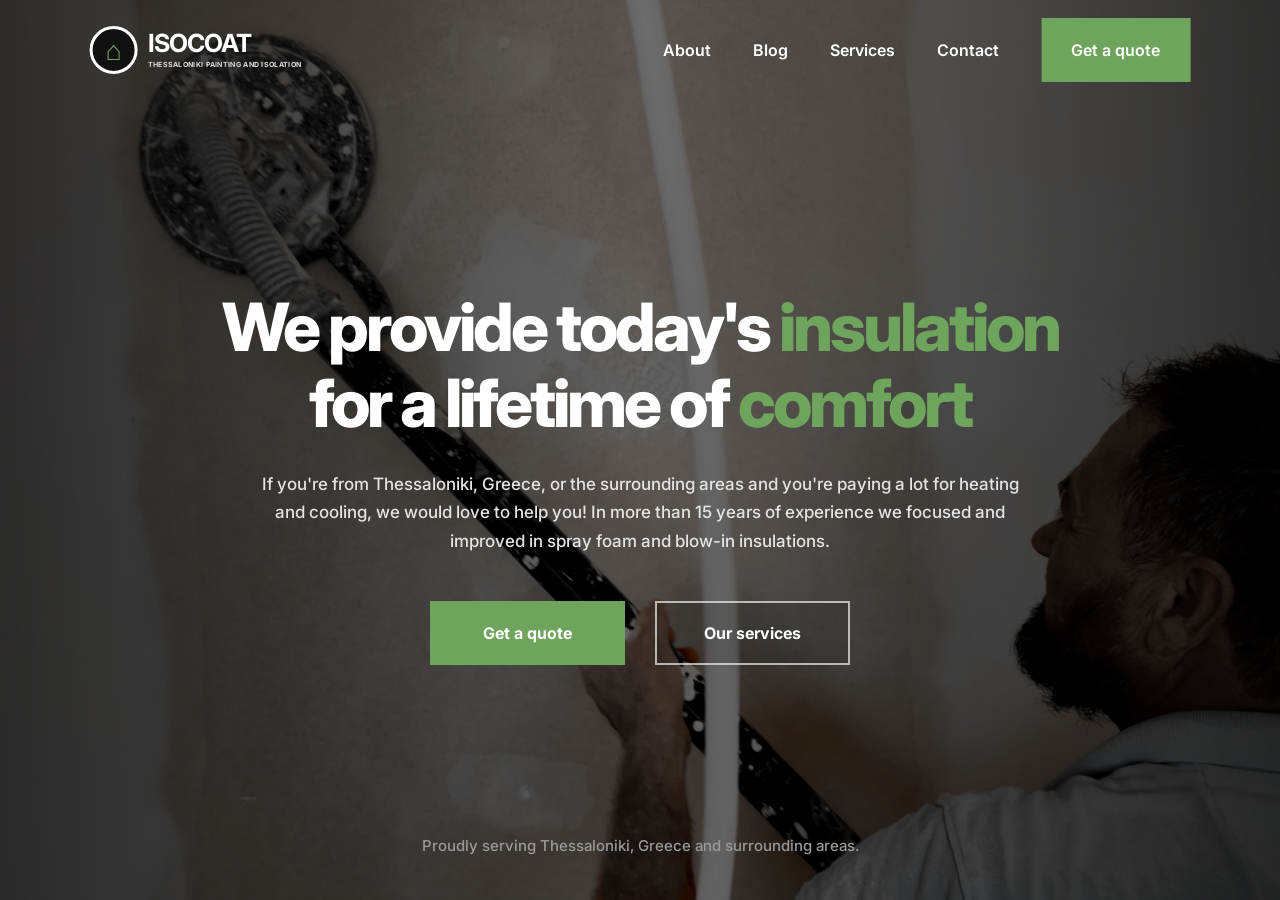
==== index.html @ 5e680709 "first commit" ====
<!DOCTYPE html>
<html lang="en">
<head>
    <meta charset="UTF-8">
    <meta name="viewport" content="width=device-width, initial-scale=1.0">

    <title>Painting | Insulation</title>

    <link rel="preconnect" href="https://fonts.googleapis.com">
    <link rel="preconnect" href="https://fonts.gstatic.com" crossorigin>
    <link href="https://fonts.googleapis.com/css2?family=Inter:wght@400;500;600;700;800&display=swap" rel="stylesheet">

    <link rel="stylesheet" href="style.css">
</head>

<body>

    <header class="navbar">
        <a href="#" class="logo">
            <div class="logo-icon">⌂</div>

            <div class="logo-text">
                <strong>ISOCOAT</strong>
                <span>THESSALONIKI PAINTING AND ISOLATION</span>
            </div>
        </a>

        <nav class="nav-links">
            <a href="#">About</a>
            <a href="#">Blog</a>
            <a href="#">Services</a>
            <a href="#">Contact</a>
            <a href="#" class="nav-quote">Get a quote</a>
        </nav>

        <button class="menu-button" id="menuButton">
            <span></span>
            <span></span>
            <span></span>
        </button>
    </header>

    <main class="hero">

        <div class="hero-overlay"></div>

        <div class="hero-content">

            <h1>
                We provide today's
                <span>insulation</span> for a
                lifetime of <span>comfort</span>
            </h1>

            <p>
                If you're from Thessaloniki, Greece, or the surrounding areas and you're paying a lot for
                heating and cooling, we would love to help you! In more than 15 years of experience
                we focused and improved in spray foam and blow-in insulations.
            </p>

            <div class="hero-buttons">
                <a href="#" class="button primary">Get a quote</a>
                <a href="#" class="button secondary">Our services</a>
            </div>

        </div>

        <div class="hero-bottom">
            Proudly serving Thessaloniki, Greece and surrounding areas.
        </div>

    </main>

    <script src="script.js"></script>

</body>
</html>
---- style.css ----
* {
    margin: 0;
    padding: 0;
    box-sizing: border-box;
}

:root {
    --green: #6fa45d;
    --green-dark: #5b914d;
    --white: #ffffff;
}

html,
body {
    width: 100%;
    min-height: 100%;
    font-family: "Inter", sans-serif;
}

body {
    background: #080908;
    color: var(--white);
}

a {
    color: inherit;
    text-decoration: none;
}

.navbar {
    position: absolute;
    top: 0;
    left: 50%;
    transform: translateX(-50%);
    width: min(86%, 1320px);

    height: 100px;

    display: flex;
    align-items: center;
    justify-content: space-between;

    z-index: 10;
}

.logo {
    display: flex;
    align-items: center;
    gap: 10px;
}

.logo-icon {
    width: 48px;
    height: 48px;

    display: grid;
    place-items: center;

    border: 3px solid white;
    border-radius: 50%;

    background: #111;
    color: var(--green);

    font-size: 27px;
    font-weight: 800;
}

.logo-text {
    display: flex;
    flex-direction: column;
}

.logo-text strong {
    font-size: 25px;
    line-height: 1;
    letter-spacing: -1px;
}

.logo-text strong::first-letter {
    color: white;
}

.logo-text span {
    margin-top: 4px;

    font-size: 7px;
    font-weight: 700;
    letter-spacing: .3px;
    color: #ddd;
}

.nav-links {
    display: flex;
    align-items: center;
    gap: 42px;

    font-size: 16px;
    font-weight: 600;
}

.nav-links a {
    transition: color .2s ease;
}

.nav-links a:hover {
    color: var(--green);
}

.nav-quote {
    padding: 22px 30px;
    background: var(--green);
}

.nav-quote:hover {
    background: var(--green-dark);
    color: white !important;
}

.menu-button {
    display: none;

    width: 42px;
    height: 42px;

    border: 0;
    background: transparent;

    flex-direction: column;
    justify-content: center;
    gap: 6px;

    cursor: pointer;
}

.menu-button span {
    display: block;
    width: 26px;
    height: 2px;
    background: white;
}

.hero {
    position: relative;

    min-height: 100vh;
    overflow: hidden;

    display: flex;
    align-items: center;
    justify-content: center;

    background:
        url("hero-bg.webp") center / cover no-repeat;
}

.hero-overlay {
    position: absolute;
    inset: 0;

    background:
        linear-gradient(
            90deg,
            rgba(0, 0, 0, .65),
            rgba(0, 0, 0, .2),
            rgba(0, 0, 0, .65)
        );

    pointer-events: none;
}

.hero-content {
    position: relative;
    z-index: 2;

    width: min(900px, 90%);

    margin-top: 55px;

    text-align: center;
}

.hero h1 {
    max-width: 850px;
    margin: 0 auto;

    font-size: clamp(42px, 5.2vw, 76px);
    line-height: 1.14;
    letter-spacing: -3px;
    font-weight: 800;
}

.hero h1 span {
    color: var(--green);
}

.hero p {
    max-width: 770px;

    margin: 28px auto 0;

    color: #e4e4e4;

    font-size: 17px;
    line-height: 1.7;
    font-weight: 500;
}

.hero-buttons {
    margin-top: 45px;

    display: flex;
    justify-content: center;
    gap: 30px;
}

.button {
    min-width: 195px;
    padding: 20px 30px;

    display: flex;
    justify-content: center;
    align-items: center;

    font-size: 16px;
    font-weight: 700;

    transition:
        background .2s ease,
        color .2s ease,
        transform .2s ease;
}

.button:hover {
    transform: translateY(-2px);
}

.primary {
    background: var(--green);
}

.primary:hover {
    background: var(--green-dark);
}

.secondary {
    border: 2px solid rgba(255, 255, 255, .65);
    background: rgba(0, 0, 0, .1);
}

.secondary:hover {
    background: white;
    color: black;
}

.hero-bottom {
    position: absolute;
    bottom: 45px;

    left: 0;
    right: 0;

    text-align: center;

    color: #999;
    font-size: 15px;
    font-weight: 500;

    z-index: 2;
}


/* Mobile */

@media (max-width: 800px) {

    .navbar {
        width: 90%;
        height: 85px;
    }

    .logo-icon {
        width: 40px;
        height: 40px;
        font-size: 22px;
    }

    .logo-text strong {
        font-size: 20px;
    }

    .logo-text span {
        font-size: 6px;
    }

    .nav-links {
        position: absolute;

        top: 75px;
        left: 0;
        right: 0;

        display: none;
        flex-direction: column;

        gap: 0;

        background: rgba(8, 9, 8, .97);

        border: 1px solid rgba(255, 255, 255, .08);
    }

    .nav-links.active {
        display: flex;
    }

    .nav-links a {
        width: 100%;
        padding: 18px 20px;
        text-align: center;
    }

    .nav-quote {
        padding: 18px 20px !important;
    }

    .menu-button {
        display: flex;
    }

    .hero {
        min-height: 100svh;
    }

    .hero-content {
        margin-top: 30px;
    }

    .hero h1 {
        font-size: clamp(37px, 10vw, 55px);
        line-height: 1.12;
        letter-spacing: -1.8px;
    }

    .hero p {
        margin-top: 22px;

        font-size: 14px;
        line-height: 1.65;
    }

    .hero-buttons {
        margin-top: 32px;

        flex-direction: column;
        align-items: center;

        gap: 14px;
    }

    .button {
        width: min(100%, 300px);
        padding: 18px 25px;
    }

    .hero-bottom {
        bottom: 22px;

        padding: 0 20px;

        font-size: 12px;
    }
}

@media (max-width: 400px) {

    .hero h1 {
        font-size: 35px;
    }

    .hero p {
        font-size: 13px;
    }

    .logo-text strong {
        font-size: 18px;
    }
}
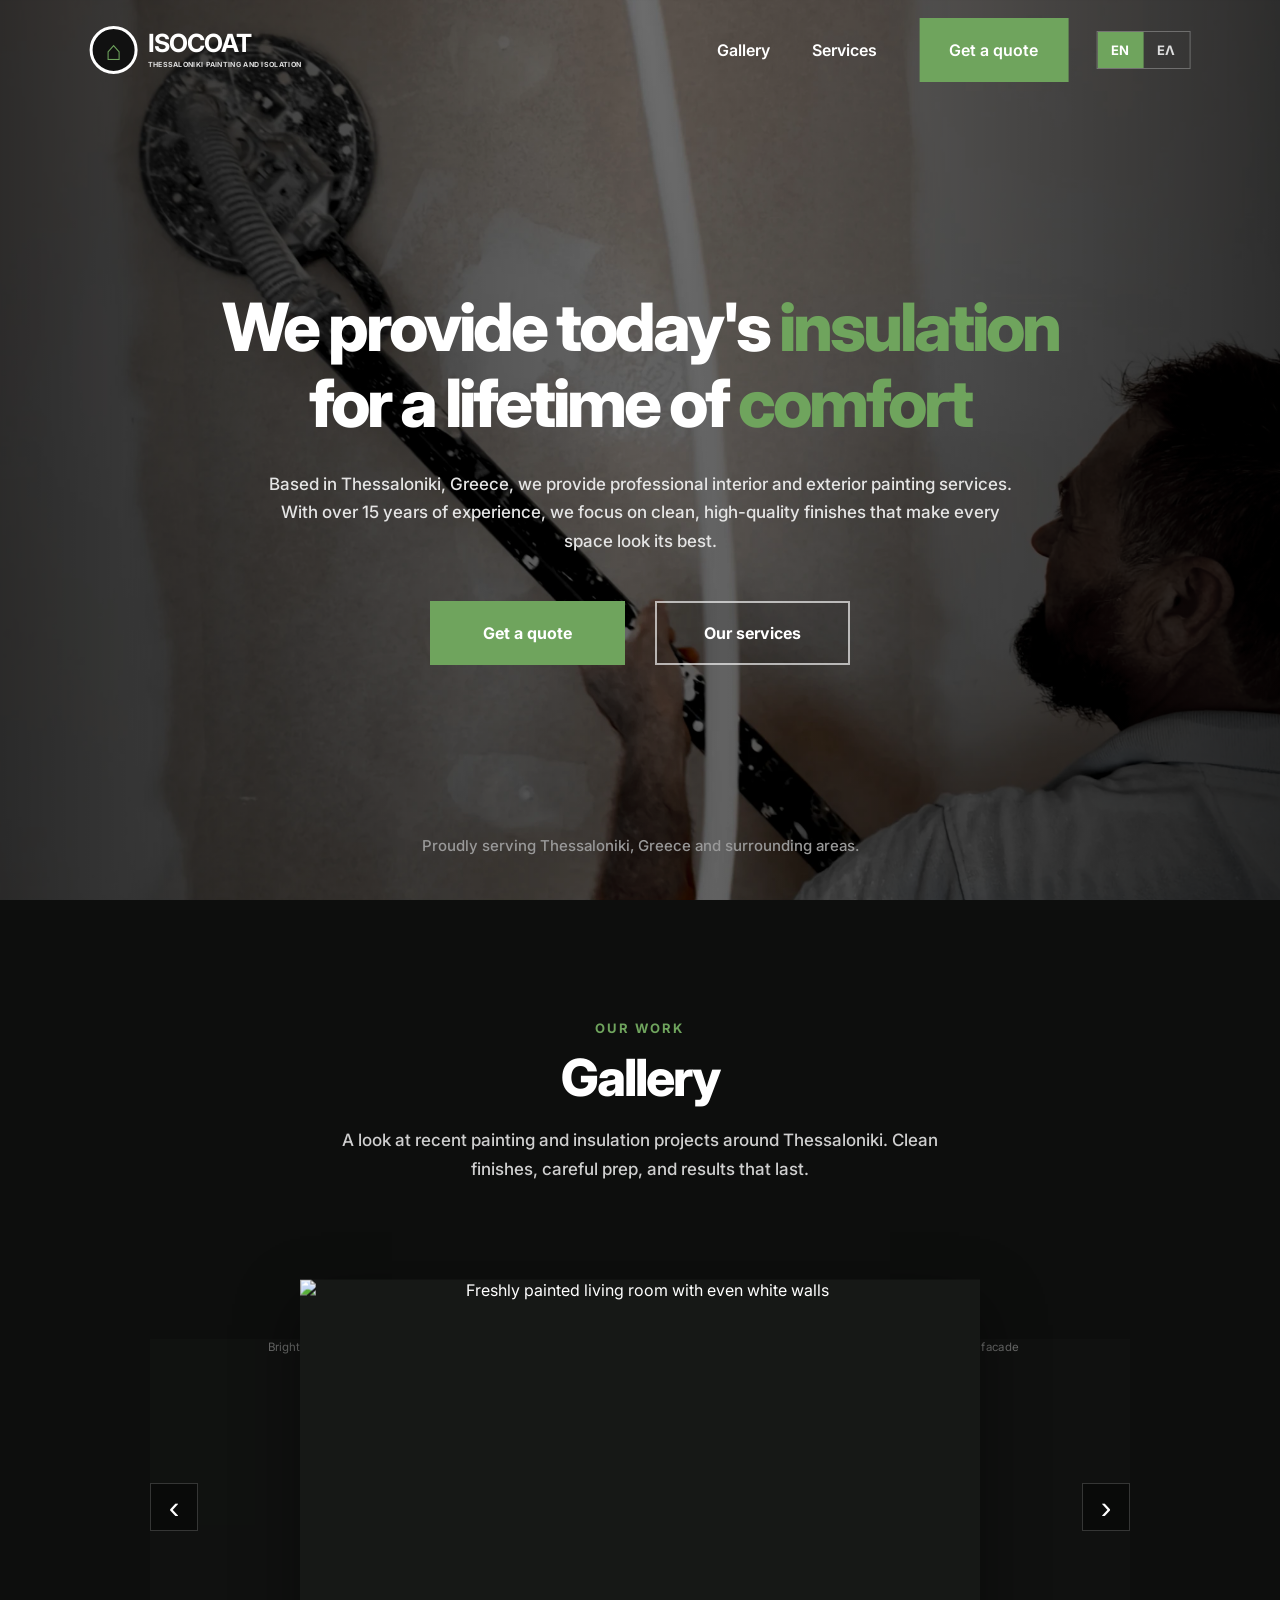
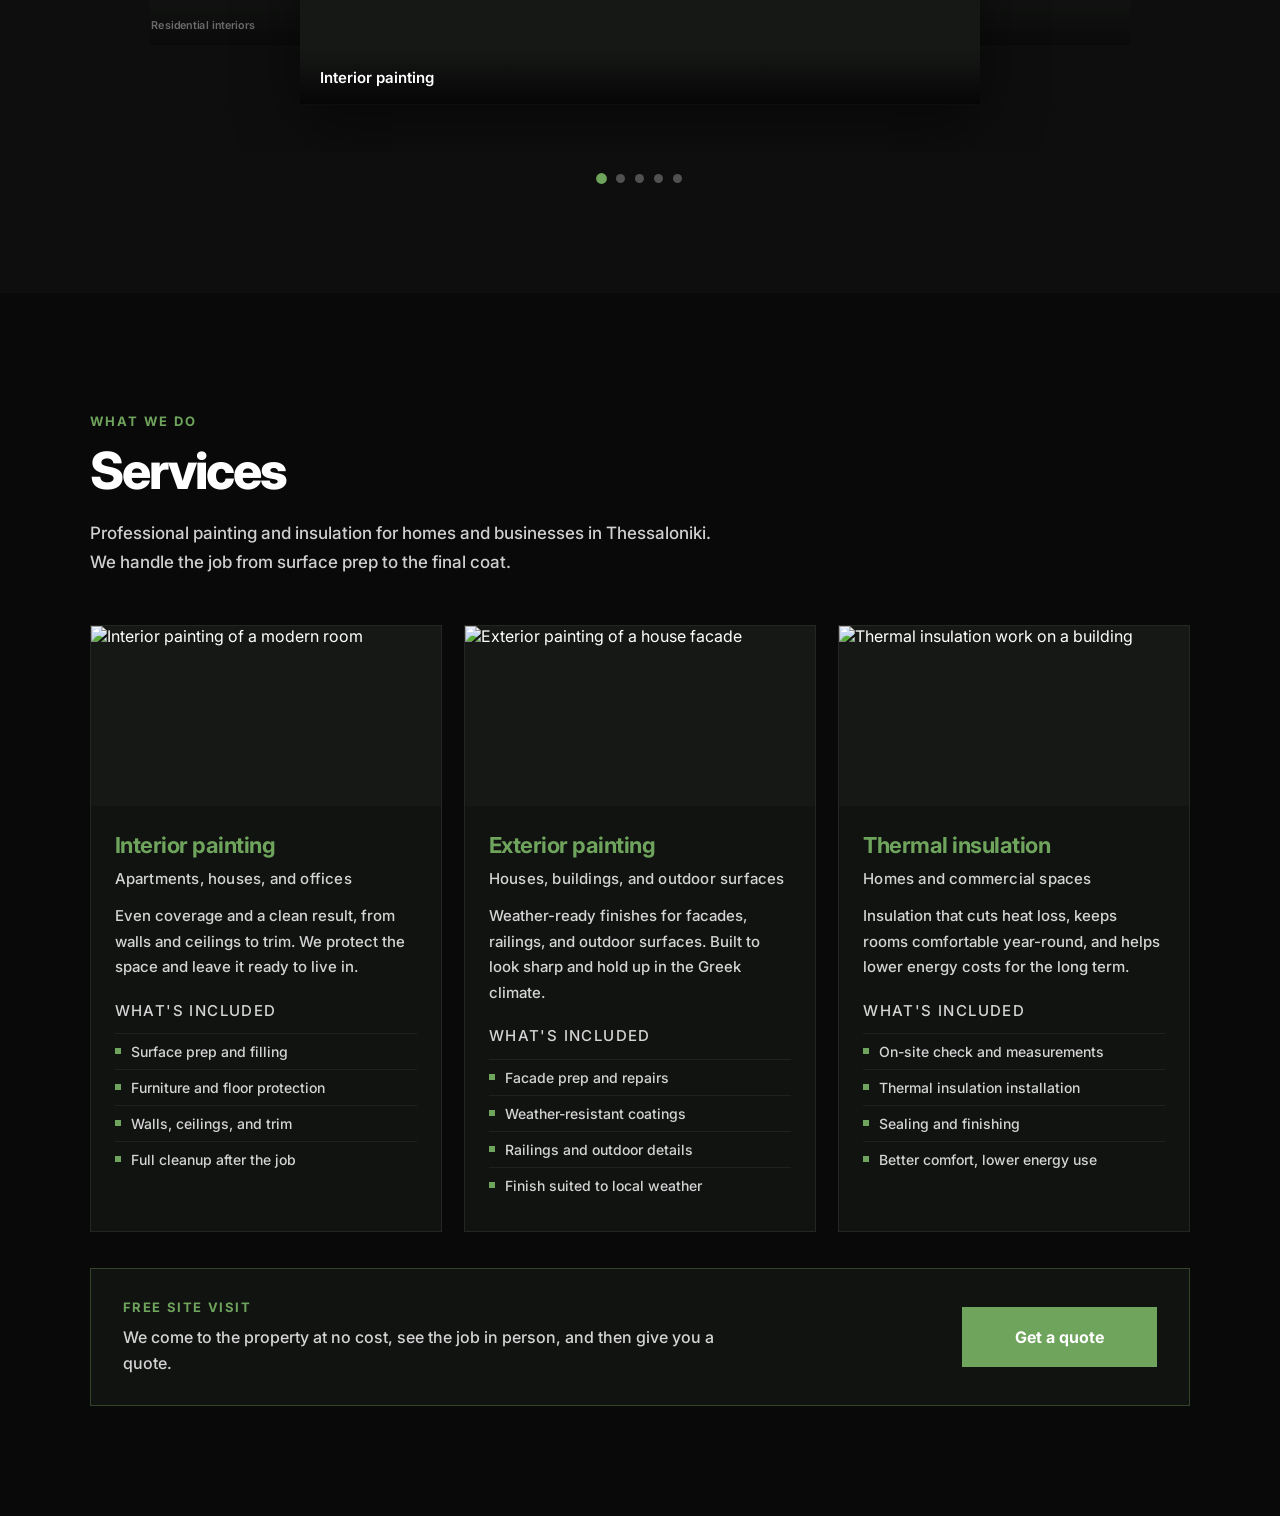
==== commit 963a6dac: "Finished alpha version" ====
--- a/index.html
+++ b/index.html
@@ -1,37 +1,43 @@
 <!DOCTYPE html>
-<html lang="en">
+<html lang="en" id="top">
 <head>
     <meta charset="UTF-8">
     <meta name="viewport" content="width=device-width, initial-scale=1.0">
 
-    <title>Painting | Insulation</title>
+    <title data-i18n="pageTitle">Painting | Insulation</title>
 
     <link rel="preconnect" href="https://fonts.googleapis.com">
     <link rel="preconnect" href="https://fonts.gstatic.com" crossorigin>
     <link href="https://fonts.googleapis.com/css2?family=Inter:wght@400;500;600;700;800&display=swap" rel="stylesheet">
 
+    <link rel="stylesheet" href="https://cdn.jsdelivr.net/npm/@fancyapps/ui@5.0/dist/fancybox/fancybox.css">
     <link rel="stylesheet" href="style.css">
 </head>
 
 <body>
 
     <header class="navbar">
-        <a href="#" class="logo">
+        <a href="#top" class="logo">
             <div class="logo-icon">⌂</div>
 
             <div class="logo-text">
                 <strong>ISOCOAT</strong>
-                <span>THESSALONIKI PAINTING AND ISOLATION</span>
+                <span data-i18n="logoTagline">THESSALONIKI PAINTING AND ISOLATION</span>
             </div>
         </a>
 
-        <nav class="nav-links">
-            <a href="#">About</a>
-            <a href="#">Blog</a>
-            <a href="#">Services</a>
-            <a href="#">Contact</a>
-            <a href="#" class="nav-quote">Get a quote</a>
-        </nav>
+        <div class="nav-actions">
+            <nav class="nav-links">
+                <a href="#gallery" data-i18n="navGallery">Gallery</a>
+                <a href="#services" data-i18n="navServices">Services</a>
+                <button type="button" class="nav-quote" data-open-quote data-i18n="navQuote">Get a quote</button>
+            </nav>
+
+            <div class="lang-switch" role="group" aria-label="Language">
+                <button type="button" class="lang-button is-active" data-lang="en" aria-pressed="true">EN</button>
+                <button type="button" class="lang-button" data-lang="el" aria-pressed="false">ΕΛ</button>
+            </div>
+        </div>
 
         <button class="menu-button" id="menuButton">
             <span></span>
@@ -46,31 +52,168 @@
 
         <div class="hero-content">
 
-            <h1>
+            <h1 data-i18n-html="heroTitle">
                 We provide today's
                 <span>insulation</span> for a
                 lifetime of <span>comfort</span>
             </h1>
 
-            <p>
-                If you're from Thessaloniki, Greece, or the surrounding areas and you're paying a lot for
-                heating and cooling, we would love to help you! In more than 15 years of experience
-                we focused and improved in spray foam and blow-in insulations.
+            <p data-i18n="heroText">
+                Based in Thessaloniki, Greece, we provide professional interior and exterior painting services. With over 15 years of experience, we focus on clean, high-quality finishes that make every space look its best.
             </p>
 
             <div class="hero-buttons">
-                <a href="#" class="button primary">Get a quote</a>
-                <a href="#" class="button secondary">Our services</a>
-            </div>
-
-        </div>
-
-        <div class="hero-bottom">
+                <button type="button" class="button primary" data-open-quote data-i18n="navQuote">Get a quote</button>
+                <a href="#services" class="button secondary" data-i18n="heroServices">Our services</a>
+            </div>
+
+        </div>
+
+        <div class="hero-bottom" data-i18n="heroBottom">
             Proudly serving Thessaloniki, Greece and surrounding areas.
         </div>
 
     </main>
 
+    <section class="section gallery" id="gallery">
+        <div class="section-inner">
+            <p class="section-label" data-i18n="galleryLabel">Our work</p>
+            <h2 data-i18n="galleryTitle">Gallery</h2>
+            <p class="section-intro" data-i18n="galleryIntro">
+                A look at recent painting and insulation projects around Thessaloniki. Clean finishes, careful prep, and results that last.
+            </p>
+
+            <div class="gallery-carousel" id="galleryCarousel">
+                <button type="button" class="gallery-arrow gallery-prev" data-gallery-prev data-i18n-aria="galleryPrev" aria-label="Previous photo">‹</button>
+
+                <div class="gallery-stage">
+                    <a href="https://images.unsplash.com/photo-1562259949-e8e7689d7828?auto=format&fit=crop&w=1800&q=80" class="gallery-slide is-active" data-fancybox="works" data-caption="Interior painting" data-i18n-caption="galleryCap1">
+                        <img src="https://images.unsplash.com/photo-1562259949-e8e7689d7828?auto=format&fit=crop&w=1200&q=80" alt="Freshly painted living room with even white walls" data-i18n-alt="galleryAlt1">
+                        <span class="gallery-caption" data-i18n="galleryCap1">Interior painting</span>
+                    </a>
+                    <a href="https://images.unsplash.com/photo-1600585154340-be6161a56a0c?auto=format&fit=crop&w=1800&q=80" class="gallery-slide" data-fancybox="works" data-caption="Exterior painting" data-i18n-caption="galleryCap2">
+                        <img src="https://images.unsplash.com/photo-1600585154340-be6161a56a0c?auto=format&fit=crop&w=1200&q=80" alt="House exterior with a clean painted facade" data-i18n-alt="galleryAlt2">
+                        <span class="gallery-caption" data-i18n="galleryCap2">Exterior painting</span>
+                    </a>
+                    <a href="https://images.unsplash.com/photo-1503387762-592deb58ef4e?auto=format&fit=crop&w=1800&q=80" class="gallery-slide" data-fancybox="works" data-caption="Thermal insulation" data-i18n-caption="galleryCap3">
+                        <img src="https://images.unsplash.com/photo-1503387762-592deb58ef4e?auto=format&fit=crop&w=1200&q=80" alt="Building insulation and construction finishing work" data-i18n-alt="galleryAlt3">
+                        <span class="gallery-caption" data-i18n="galleryCap3">Thermal insulation</span>
+                    </a>
+                    <a href="https://images.unsplash.com/photo-1615874959474-d609969a20ed?auto=format&fit=crop&w=1800&q=80" class="gallery-slide" data-fancybox="works" data-caption="Wall finishing" data-i18n-caption="galleryCap4">
+                        <img src="https://images.unsplash.com/photo-1615874959474-d609969a20ed?auto=format&fit=crop&w=1200&q=80" alt="Modern interior with smooth painted walls" data-i18n-alt="galleryAlt4">
+                        <span class="gallery-caption" data-i18n="galleryCap4">Wall finishing</span>
+                    </a>
+                    <a href="https://images.unsplash.com/photo-1600607687939-ce8a6c25118c?auto=format&fit=crop&w=1800&q=80" class="gallery-slide" data-fancybox="works" data-caption="Residential interiors" data-i18n-caption="galleryCap5">
+                        <img src="https://images.unsplash.com/photo-1600607687939-ce8a6c25118c?auto=format&fit=crop&w=1200&q=80" alt="Bright kitchen with a professional paint finish" data-i18n-alt="galleryAlt5">
+                        <span class="gallery-caption" data-i18n="galleryCap5">Residential interiors</span>
+                    </a>
+                </div>
+
+                <button type="button" class="gallery-arrow gallery-next" data-gallery-next data-i18n-aria="galleryNext" aria-label="Next photo">›</button>
+
+                <div class="gallery-dots" id="galleryDots"></div>
+            </div>
+        </div>
+    </section>
+
+    <section class="section services" id="services">
+        <div class="section-inner">
+            <p class="section-label" data-i18n="servicesLabel">What we do</p>
+            <h2 data-i18n="servicesTitle">Services</h2>
+            <p class="section-intro" data-i18n="servicesIntro">
+                Professional painting and insulation for homes and businesses in Thessaloniki. We handle the job from surface prep to the final coat.
+            </p>
+
+            <div class="services-grid">
+                <article class="service-card">
+                    <div class="service-photo">
+                        <img src="https://images.unsplash.com/photo-1615874959474-d609969a20ed?auto=format&fit=crop&w=800&q=80" alt="Interior painting of a modern room" data-i18n-alt="service1Alt">
+                    </div>
+                    <div class="service-body">
+                        <h3 data-i18n="service1Title">Interior painting</h3>
+                        <p class="service-scope" data-i18n="service1Scope">Apartments, houses, and offices</p>
+                        <p data-i18n="service1Text">Even coverage and a clean result, from walls and ceilings to trim. We protect the space and leave it ready to live in.</p>
+                        <p class="service-includes" data-i18n="includesLabel">What's included</p>
+                        <ul>
+                            <li data-i18n="service1Inc1">Surface prep and filling</li>
+                            <li data-i18n="service1Inc2">Furniture and floor protection</li>
+                            <li data-i18n="service1Inc3">Walls, ceilings, and trim</li>
+                            <li data-i18n="service1Inc4">Full cleanup after the job</li>
+                        </ul>
+                    </div>
+                </article>
+                <article class="service-card">
+                    <div class="service-photo">
+                        <img src="https://images.unsplash.com/photo-1600585154340-be6161a56a0c?auto=format&fit=crop&w=800&q=80" alt="Exterior painting of a house facade" data-i18n-alt="service2Alt">
+                    </div>
+                    <div class="service-body">
+                        <h3 data-i18n="service2Title">Exterior painting</h3>
+                        <p class="service-scope" data-i18n="service2Scope">Houses, buildings, and outdoor surfaces</p>
+                        <p data-i18n="service2Text">Weather-ready finishes for facades, railings, and outdoor surfaces. Built to look sharp and hold up in the Greek climate.</p>
+                        <p class="service-includes" data-i18n="includesLabel">What's included</p>
+                        <ul>
+                            <li data-i18n="service2Inc1">Facade prep and repairs</li>
+                            <li data-i18n="service2Inc2">Weather-resistant coatings</li>
+                            <li data-i18n="service2Inc3">Railings and outdoor details</li>
+                            <li data-i18n="service2Inc4">Finish suited to local weather</li>
+                        </ul>
+                    </div>
+                </article>
+                <article class="service-card">
+                    <div class="service-photo">
+                        <img src="https://images.unsplash.com/photo-1503387762-592deb58ef4e?auto=format&fit=crop&w=800&q=80" alt="Thermal insulation work on a building" data-i18n-alt="service3Alt">
+                    </div>
+                    <div class="service-body">
+                        <h3 data-i18n="service3Title">Thermal insulation</h3>
+                        <p class="service-scope" data-i18n="service3Scope">Homes and commercial spaces</p>
+                        <p data-i18n="service3Text">Insulation that cuts heat loss, keeps rooms comfortable year-round, and helps lower energy costs for the long term.</p>
+                        <p class="service-includes" data-i18n="includesLabel">What's included</p>
+                        <ul>
+                            <li data-i18n="service3Inc1">On-site check and measurements</li>
+                            <li data-i18n="service3Inc2">Thermal insulation installation</li>
+                            <li data-i18n="service3Inc3">Sealing and finishing</li>
+                            <li data-i18n="service3Inc4">Better comfort, lower energy use</li>
+                        </ul>
+                    </div>
+                </article>
+            </div>
+
+            <div class="visit-banner">
+                <div>
+                    <p class="visit-label" data-i18n="visitLabel">Free site visit</p>
+                    <p data-i18n="visitText">We come to the property at no cost, see the job in person, and then give you a quote.</p>
+                </div>
+                <button type="button" class="button primary" data-open-quote data-i18n="navQuote">Get a quote</button>
+            </div>
+        </div>
+    </section>
+
+    <div class="quote-modal" id="quoteModal" hidden>
+        <div class="quote-backdrop" data-close-quote></div>
+        <div class="quote-dialog" role="dialog" aria-modal="true" aria-labelledby="quoteTitle">
+            <button type="button" class="quote-close" data-close-quote data-i18n-aria="closeQuote" aria-label="Close">&times;</button>
+            <h2 id="quoteTitle" data-i18n="navQuote">Get a quote</h2>
+                    <p data-i18n="quoteText">Leave your name and phone number. We will call you to plan a free site visit and quote.</p>
+
+            <form class="quote-form" id="quoteForm">
+                <label>
+                    <span data-i18n="quoteName">Name</span>
+                    <input type="text" name="name" autocomplete="name" required>
+                </label>
+                <label>
+                    <span data-i18n="quotePhone">Phone</span>
+                    <input type="tel" name="phone" autocomplete="tel" inputmode="tel" required>
+                </label>
+                <button type="submit" class="button primary" data-i18n="quoteSend">Send</button>
+            </form>
+
+            <p class="quote-success" id="quoteSuccess" hidden data-i18n="quoteSuccess">
+                Thank you. We have your details and will call you soon to plan.
+            </p>
+        </div>
+    </div>
+
+    <script src="https://cdn.jsdelivr.net/npm/@fancyapps/ui@5.0/dist/fancybox/fancybox.umd.js"></script>
     <script src="script.js"></script>
 
 </body>
--- a/style.css
+++ b/style.css
@@ -8,6 +8,11 @@
     --green: #6fa45d;
     --green-dark: #5b914d;
     --white: #ffffff;
+}
+
+html {
+    scroll-behavior: smooth;
+    scroll-padding-top: 100px;
 }
 
 html,
@@ -28,7 +33,7 @@
 }
 
 .navbar {
-    position: absolute;
+    position: fixed;
     top: 0;
     left: 50%;
     transform: translateX(-50%);
@@ -40,7 +45,7 @@
     align-items: center;
     justify-content: space-between;
 
-    z-index: 10;
+    z-index: 20;
 }
 
 .logo {
@@ -90,6 +95,12 @@
     color: #ddd;
 }
 
+.nav-actions {
+    display: flex;
+    align-items: center;
+    gap: 28px;
+}
+
 .nav-links {
     display: flex;
     align-items: center;
@@ -99,6 +110,35 @@
     font-weight: 600;
 }
 
+.lang-switch {
+    display: flex;
+    overflow: hidden;
+    border: 1px solid rgba(255, 255, 255, .28);
+}
+
+.lang-button {
+    min-width: 46px;
+    padding: 10px 12px;
+    border: 0;
+    background: transparent;
+    color: #ddd;
+    font: inherit;
+    font-size: 13px;
+    font-weight: 700;
+    letter-spacing: .4px;
+    cursor: pointer;
+}
+
+.lang-button.is-active {
+    background: var(--green);
+    color: var(--white);
+}
+
+.lang-button:hover:not(.is-active) {
+    color: var(--white);
+    background: rgba(255, 255, 255, .08);
+}
+
 .nav-links a {
     transition: color .2s ease;
 }
@@ -109,7 +149,12 @@
 
 .nav-quote {
     padding: 22px 30px;
+    border: 0;
     background: var(--green);
+    color: var(--white);
+    font: inherit;
+    font-weight: 600;
+    cursor: pointer;
 }
 
 .nav-quote:hover {
@@ -222,8 +267,12 @@
     justify-content: center;
     align-items: center;
 
+    border: 0;
+    color: inherit;
+    font-family: inherit;
     font-size: 16px;
     font-weight: 700;
+    cursor: pointer;
 
     transition:
         background .2s ease,
@@ -269,6 +318,398 @@
     z-index: 2;
 }
 
+.section {
+    padding: 120px 0 110px;
+}
+
+.section-inner {
+    width: min(86%, 1320px);
+    margin: 0 auto;
+}
+
+.section-label {
+    color: var(--green);
+    font-size: 13px;
+    font-weight: 700;
+    letter-spacing: 2px;
+    text-transform: uppercase;
+}
+
+.section h2 {
+    margin-top: 10px;
+    font-size: clamp(36px, 4vw, 56px);
+    letter-spacing: -2px;
+    font-weight: 800;
+}
+
+.section-intro {
+    max-width: 640px;
+    margin-top: 18px;
+    color: #cfcfcf;
+    font-size: 17px;
+    line-height: 1.7;
+    font-weight: 500;
+}
+
+.gallery {
+    background: #0d0e0d;
+}
+
+.gallery .section-inner {
+    text-align: center;
+}
+
+.gallery .section-intro {
+    margin-left: auto;
+    margin-right: auto;
+}
+
+.gallery-carousel {
+    position: relative;
+    max-width: 980px;
+    margin: 48px auto 0;
+}
+
+.gallery-stage {
+    position: relative;
+    height: 520px;
+    overflow: hidden;
+}
+
+.gallery-slide {
+    position: absolute;
+    top: 50%;
+    left: 50%;
+    width: min(70%, 680px);
+    aspect-ratio: 16 / 10;
+    overflow: hidden;
+    background: #161816;
+    transform: translate(-50%, -50%) scale(.7);
+    opacity: 0;
+    pointer-events: none;
+    z-index: 1;
+    transition:
+        transform .45s ease,
+        opacity .45s ease;
+}
+
+.gallery-slide.is-prev,
+.gallery-slide.is-next {
+    opacity: .38;
+    pointer-events: auto;
+    z-index: 2;
+}
+
+.gallery-slide.is-prev {
+    transform: translate(calc(-50% - 38%), -50%) scale(.72);
+}
+
+.gallery-slide.is-next {
+    transform: translate(calc(-50% + 38%), -50%) scale(.72);
+}
+
+.gallery-slide.is-active {
+    transform: translate(-50%, -50%) scale(1);
+    opacity: 1;
+    pointer-events: auto;
+    z-index: 3;
+    box-shadow: 0 24px 60px rgba(0, 0, 0, .45);
+}
+
+.gallery-slide img {
+    width: 100%;
+    height: 100%;
+    object-fit: cover;
+    display: block;
+}
+
+.gallery-caption {
+    position: absolute;
+    left: 0;
+    right: 0;
+    bottom: 0;
+    padding: 18px 20px;
+    background: linear-gradient(transparent, rgba(0, 0, 0, .78));
+    color: #fff;
+    font-size: 15px;
+    font-weight: 600;
+    text-align: left;
+}
+
+.gallery-arrow {
+    position: absolute;
+    top: 50%;
+    z-index: 4;
+    width: 48px;
+    height: 48px;
+    border: 1px solid rgba(255, 255, 255, .18);
+    background: rgba(8, 9, 8, .82);
+    color: #fff;
+    font-size: 32px;
+    line-height: 1;
+    cursor: pointer;
+    transform: translateY(-50%);
+}
+
+.gallery-prev {
+    left: 0;
+}
+
+.gallery-next {
+    right: 0;
+}
+
+.gallery-arrow:hover {
+    background: var(--green);
+    border-color: var(--green);
+}
+
+.gallery-dots {
+    display: flex;
+    justify-content: center;
+    gap: 10px;
+    margin-top: 22px;
+}
+
+.gallery-dots button {
+    width: 9px;
+    height: 9px;
+    padding: 0;
+    border: 0;
+    border-radius: 50%;
+    background: rgba(255, 255, 255, .28);
+    cursor: pointer;
+}
+
+.gallery-dots button.is-active {
+    background: var(--green);
+    transform: scale(1.2);
+}
+
+.services {
+    background: #080908;
+}
+
+.services-grid {
+    margin-top: 48px;
+    display: grid;
+    grid-template-columns: repeat(3, 1fr);
+    gap: 22px;
+    align-items: stretch;
+}
+
+.service-card {
+    display: flex;
+    flex-direction: column;
+    overflow: hidden;
+    border: 1px solid rgba(255, 255, 255, .08);
+    background: #111311;
+}
+
+.service-photo {
+    height: 180px;
+    overflow: hidden;
+    background: #161816;
+}
+
+.service-photo img {
+    width: 100%;
+    height: 100%;
+    object-fit: cover;
+    display: block;
+}
+
+.service-body {
+    display: flex;
+    flex-direction: column;
+    flex: 1;
+    padding: 26px 24px 28px;
+}
+
+.service-card h3 {
+    margin-bottom: 8px;
+    color: var(--green);
+    font-size: 22px;
+    letter-spacing: -0.5px;
+}
+
+.service-scope {
+    margin-bottom: 12px;
+    color: #9a9a9a;
+    font-size: 13px;
+    font-weight: 600;
+    letter-spacing: .2px;
+}
+
+.service-card p {
+    color: #d4d4d4;
+    font-size: 15px;
+    line-height: 1.7;
+    font-weight: 500;
+}
+
+.service-includes {
+    margin-top: 18px;
+    margin-bottom: 10px;
+    color: #fff;
+    font-size: 12px;
+    font-weight: 700;
+    letter-spacing: 1.4px;
+    text-transform: uppercase;
+}
+
+.service-card ul {
+    margin: 0;
+    padding: 0;
+    list-style: none;
+}
+
+.service-card li {
+    position: relative;
+    padding: 7px 0 7px 16px;
+    color: #d4d4d4;
+    font-size: 14px;
+    line-height: 1.5;
+    font-weight: 500;
+    border-top: 1px solid rgba(255, 255, 255, .06);
+}
+
+.service-card li::before {
+    content: "";
+    position: absolute;
+    left: 0;
+    top: 14px;
+    width: 6px;
+    height: 6px;
+    background: var(--green);
+}
+
+.visit-banner {
+    display: flex;
+    align-items: center;
+    justify-content: space-between;
+    gap: 28px;
+    margin-top: 36px;
+    padding: 28px 32px;
+    border: 1px solid rgba(111, 164, 93, .35);
+    background: #111311;
+}
+
+.visit-banner .visit-label {
+    margin-bottom: 8px;
+    color: var(--green);
+    font-size: 13px;
+    font-weight: 700;
+    letter-spacing: 1.6px;
+    text-transform: uppercase;
+}
+
+.visit-banner p {
+    max-width: 620px;
+    color: #d4d4d4;
+    font-size: 16px;
+    line-height: 1.6;
+    font-weight: 500;
+}
+
+.quote-modal {
+    position: fixed;
+    inset: 0;
+    z-index: 40;
+    display: grid;
+    place-items: center;
+    padding: 20px;
+}
+
+.quote-modal[hidden] {
+    display: none;
+}
+
+.quote-backdrop {
+    position: absolute;
+    inset: 0;
+    background: rgba(0, 0, 0, .72);
+}
+
+.quote-dialog {
+    position: relative;
+    width: min(100%, 460px);
+    padding: 36px 32px 32px;
+    background: #121412;
+    border: 1px solid rgba(255, 255, 255, .08);
+}
+
+.quote-close {
+    position: absolute;
+    top: 12px;
+    right: 14px;
+    border: 0;
+    background: transparent;
+    color: #fff;
+    font-size: 32px;
+    line-height: 1;
+    cursor: pointer;
+}
+
+.quote-dialog h2 {
+    font-size: 32px;
+    letter-spacing: -1px;
+}
+
+.quote-dialog > p {
+    margin-top: 10px;
+    color: #cfcfcf;
+    font-size: 15px;
+    line-height: 1.6;
+}
+
+.quote-form {
+    margin-top: 28px;
+    display: flex;
+    flex-direction: column;
+    gap: 16px;
+}
+
+.quote-form label {
+    display: flex;
+    flex-direction: column;
+    gap: 8px;
+    font-size: 13px;
+    font-weight: 600;
+}
+
+.quote-form input {
+    width: 100%;
+    padding: 14px 14px;
+    border: 1px solid rgba(255, 255, 255, .14);
+    background: #0b0c0b;
+    color: #fff;
+    font: inherit;
+    font-size: 16px;
+}
+
+.quote-form input:focus {
+    outline: 2px solid var(--green);
+    outline-offset: 1px;
+}
+
+.quote-form .button {
+    width: 100%;
+    margin-top: 8px;
+}
+
+.quote-success {
+    margin-top: 22px;
+    color: var(--green);
+    font-size: 15px;
+    font-weight: 600;
+    line-height: 1.6;
+}
+
+body.quote-open {
+    overflow: hidden;
+}
+
 
 /* Mobile */
 
@@ -293,6 +734,10 @@
         font-size: 6px;
     }
 
+    .nav-actions {
+        gap: 12px;
+    }
+
     .nav-links {
         position: absolute;
 
@@ -314,14 +759,11 @@
         display: flex;
     }
 
-    .nav-links a {
+    .nav-links a,
+    .nav-links .nav-quote {
         width: 100%;
         padding: 18px 20px;
         text-align: center;
-    }
-
-    .nav-quote {
-        padding: 18px 20px !important;
     }
 
     .menu-button {
@@ -370,6 +812,54 @@
 
         font-size: 12px;
     }
+
+    .section {
+        padding: 90px 0 80px;
+    }
+
+    .section h2 {
+        font-size: 36px;
+        letter-spacing: -1.2px;
+    }
+
+    .gallery-stage {
+        height: 280px;
+    }
+
+    .gallery-slide {
+        width: 86%;
+    }
+
+    .gallery-slide.is-prev,
+    .gallery-slide.is-next {
+        opacity: 0;
+        pointer-events: none;
+    }
+
+    .gallery-arrow {
+        width: 40px;
+        height: 40px;
+        font-size: 28px;
+    }
+
+    .services-grid {
+        grid-template-columns: 1fr;
+    }
+
+    .visit-banner {
+        flex-direction: column;
+        align-items: flex-start;
+        padding: 24px 20px;
+        gap: 20px;
+    }
+
+    .visit-banner .button {
+        width: 100%;
+    }
+
+    .quote-dialog {
+        padding: 28px 22px 24px;
+    }
 }
 
 @media (max-width: 400px) {
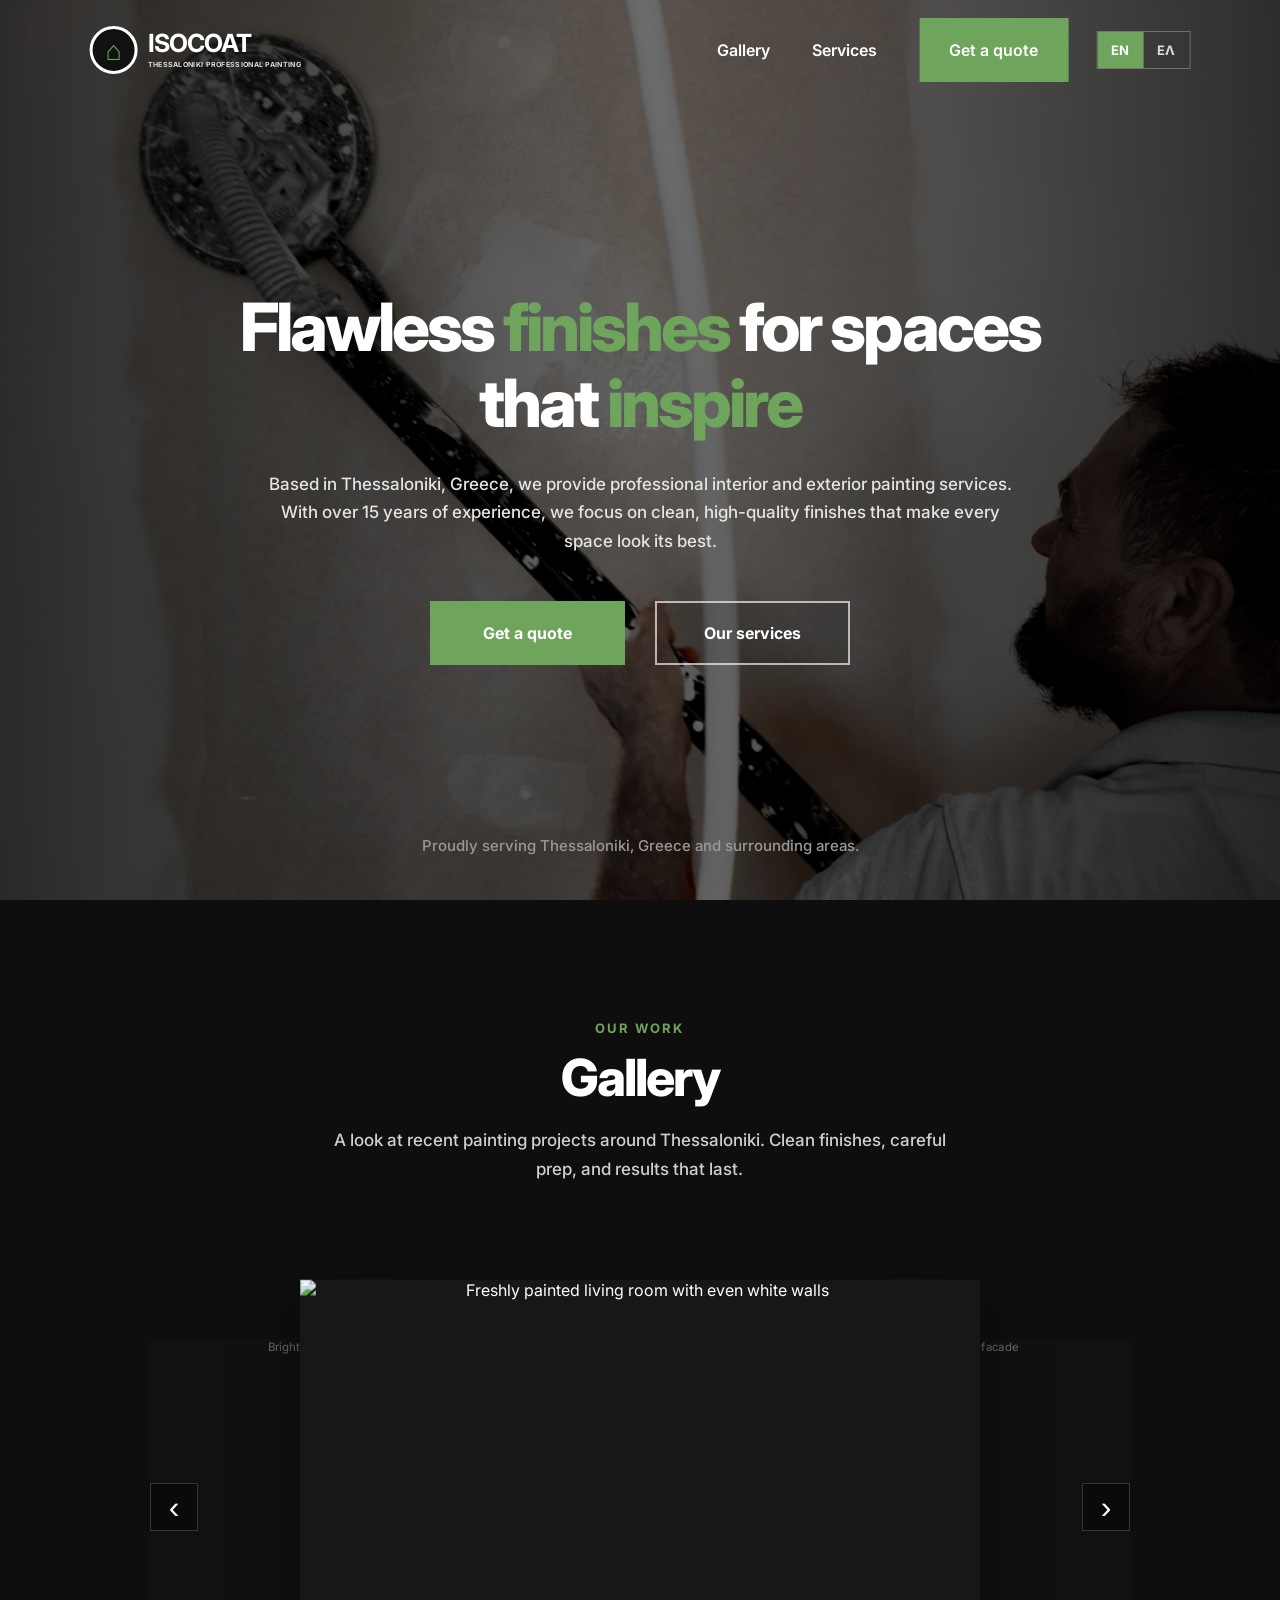
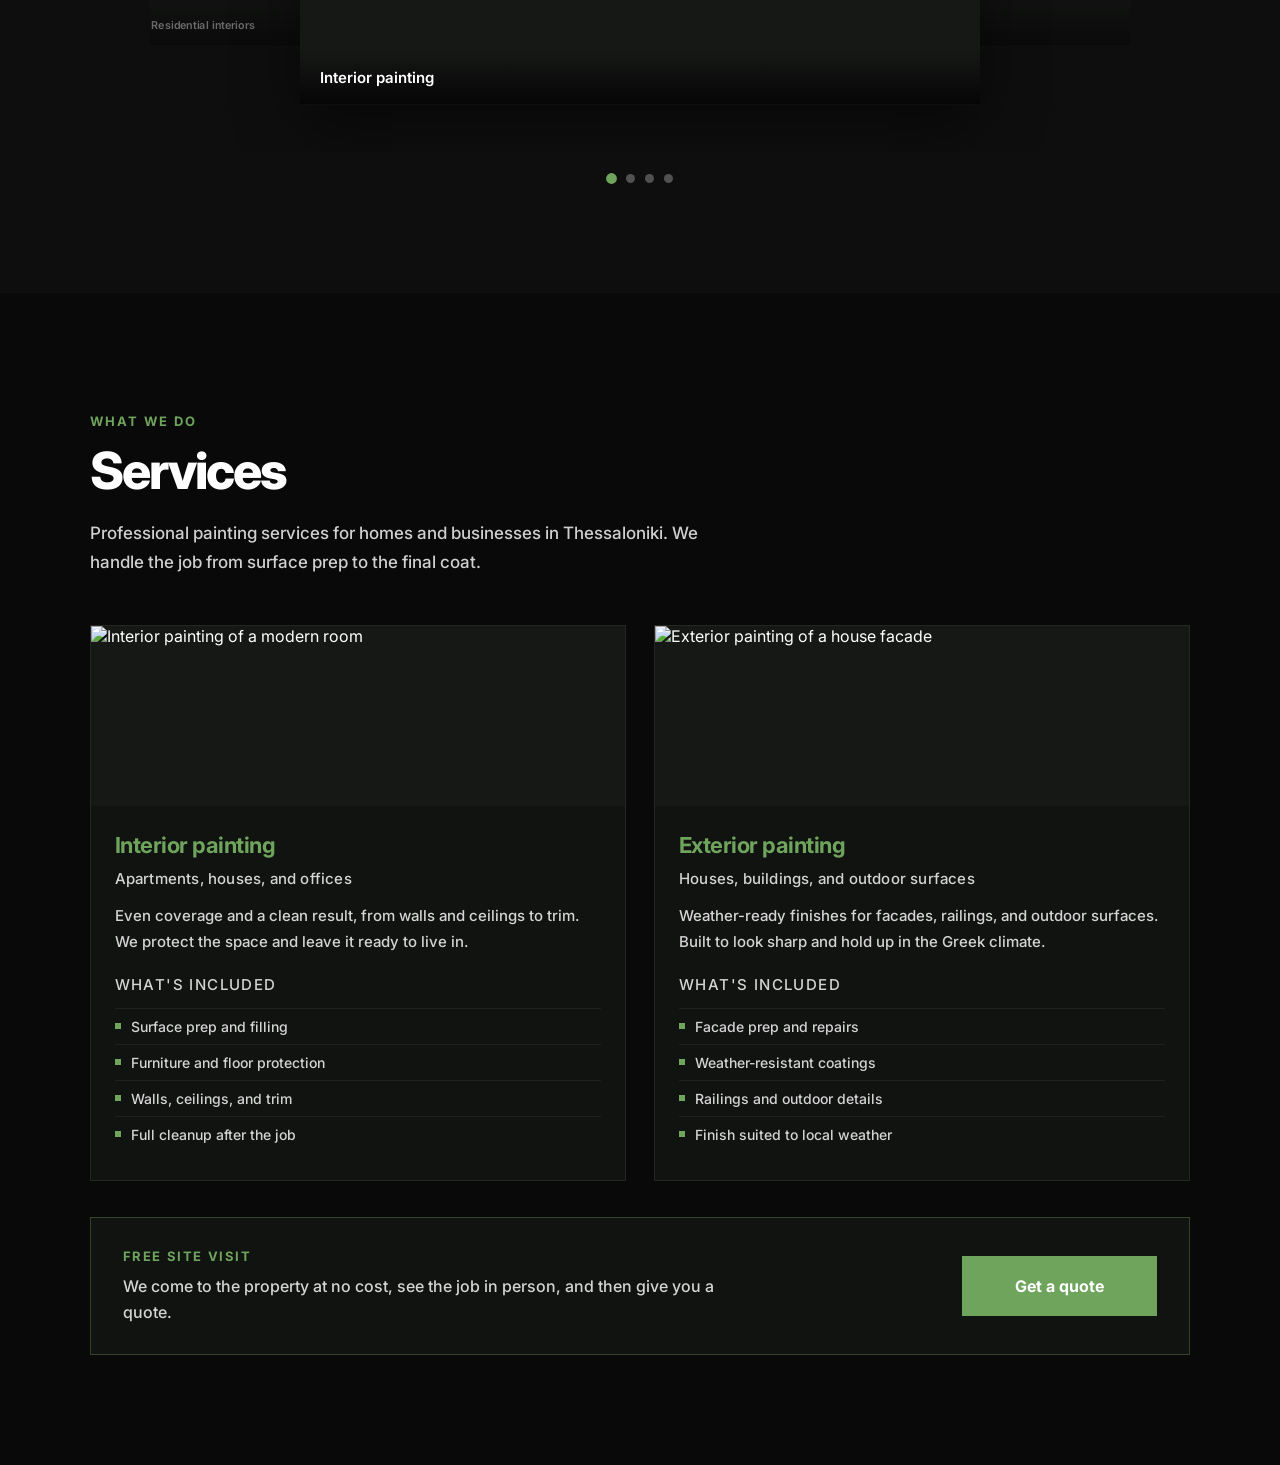
==== commit 2fa32a9c: "messed up we gotta go bald" ====
--- a/index.html
+++ b/index.html
@@ -4,7 +4,7 @@
     <meta charset="UTF-8">
     <meta name="viewport" content="width=device-width, initial-scale=1.0">
 
-    <title data-i18n="pageTitle">Painting | Insulation</title>
+    <title data-i18n="pageTitle">Painting Services</title>
 
     <link rel="preconnect" href="https://fonts.googleapis.com">
     <link rel="preconnect" href="https://fonts.gstatic.com" crossorigin>
@@ -22,7 +22,7 @@
 
             <div class="logo-text">
                 <strong>ISOCOAT</strong>
-                <span data-i18n="logoTagline">THESSALONIKI PAINTING AND ISOLATION</span>
+                <span data-i18n="logoTagline">THESSALONIKI PROFESSIONAL PAINTING</span>
             </div>
         </a>
 
@@ -53,9 +53,7 @@
         <div class="hero-content">
 
             <h1 data-i18n-html="heroTitle">
-                We provide today's
-                <span>insulation</span> for a
-                lifetime of <span>comfort</span>
+                Flawless <span>finishes</span> for spaces that <span>inspire</span>
             </h1>
 
             <p data-i18n="heroText">
@@ -80,7 +78,7 @@
             <p class="section-label" data-i18n="galleryLabel">Our work</p>
             <h2 data-i18n="galleryTitle">Gallery</h2>
             <p class="section-intro" data-i18n="galleryIntro">
-                A look at recent painting and insulation projects around Thessaloniki. Clean finishes, careful prep, and results that last.
+                A look at recent painting projects around Thessaloniki. Clean finishes, careful prep, and results that last.
             </p>
 
             <div class="gallery-carousel" id="galleryCarousel">
@@ -94,10 +92,6 @@
                     <a href="https://images.unsplash.com/photo-1600585154340-be6161a56a0c?auto=format&fit=crop&w=1800&q=80" class="gallery-slide" data-fancybox="works" data-caption="Exterior painting" data-i18n-caption="galleryCap2">
                         <img src="https://images.unsplash.com/photo-1600585154340-be6161a56a0c?auto=format&fit=crop&w=1200&q=80" alt="House exterior with a clean painted facade" data-i18n-alt="galleryAlt2">
                         <span class="gallery-caption" data-i18n="galleryCap2">Exterior painting</span>
-                    </a>
-                    <a href="https://images.unsplash.com/photo-1503387762-592deb58ef4e?auto=format&fit=crop&w=1800&q=80" class="gallery-slide" data-fancybox="works" data-caption="Thermal insulation" data-i18n-caption="galleryCap3">
-                        <img src="https://images.unsplash.com/photo-1503387762-592deb58ef4e?auto=format&fit=crop&w=1200&q=80" alt="Building insulation and construction finishing work" data-i18n-alt="galleryAlt3">
-                        <span class="gallery-caption" data-i18n="galleryCap3">Thermal insulation</span>
                     </a>
                     <a href="https://images.unsplash.com/photo-1615874959474-d609969a20ed?auto=format&fit=crop&w=1800&q=80" class="gallery-slide" data-fancybox="works" data-caption="Wall finishing" data-i18n-caption="galleryCap4">
                         <img src="https://images.unsplash.com/photo-1615874959474-d609969a20ed?auto=format&fit=crop&w=1200&q=80" alt="Modern interior with smooth painted walls" data-i18n-alt="galleryAlt4">
@@ -121,7 +115,7 @@
             <p class="section-label" data-i18n="servicesLabel">What we do</p>
             <h2 data-i18n="servicesTitle">Services</h2>
             <p class="section-intro" data-i18n="servicesIntro">
-                Professional painting and insulation for homes and businesses in Thessaloniki. We handle the job from surface prep to the final coat.
+                Professional painting services for homes and businesses in Thessaloniki. We handle the job from surface prep to the final coat.
             </p>
 
             <div class="services-grid">
@@ -159,23 +153,6 @@
                         </ul>
                     </div>
                 </article>
-                <article class="service-card">
-                    <div class="service-photo">
-                        <img src="https://images.unsplash.com/photo-1503387762-592deb58ef4e?auto=format&fit=crop&w=800&q=80" alt="Thermal insulation work on a building" data-i18n-alt="service3Alt">
-                    </div>
-                    <div class="service-body">
-                        <h3 data-i18n="service3Title">Thermal insulation</h3>
-                        <p class="service-scope" data-i18n="service3Scope">Homes and commercial spaces</p>
-                        <p data-i18n="service3Text">Insulation that cuts heat loss, keeps rooms comfortable year-round, and helps lower energy costs for the long term.</p>
-                        <p class="service-includes" data-i18n="includesLabel">What's included</p>
-                        <ul>
-                            <li data-i18n="service3Inc1">On-site check and measurements</li>
-                            <li data-i18n="service3Inc2">Thermal insulation installation</li>
-                            <li data-i18n="service3Inc3">Sealing and finishing</li>
-                            <li data-i18n="service3Inc4">Better comfort, lower energy use</li>
-                        </ul>
-                    </div>
-                </article>
             </div>
 
             <div class="visit-banner">
@@ -193,7 +170,7 @@
         <div class="quote-dialog" role="dialog" aria-modal="true" aria-labelledby="quoteTitle">
             <button type="button" class="quote-close" data-close-quote data-i18n-aria="closeQuote" aria-label="Close">&times;</button>
             <h2 id="quoteTitle" data-i18n="navQuote">Get a quote</h2>
-                    <p data-i18n="quoteText">Leave your name and phone number. We will call you to plan a free site visit and quote.</p>
+            <p data-i18n="quoteText">Leave your name and phone number. We will call you to plan a free site visit and quote.</p>
 
             <form class="quote-form" id="quoteForm">
                 <label>
--- a/style.css
+++ b/style.css
@@ -493,8 +493,8 @@
 .services-grid {
     margin-top: 48px;
     display: grid;
-    grid-template-columns: repeat(3, 1fr);
-    gap: 22px;
+    grid-template-columns: repeat(2, 1fr);
+    gap: 28px;
     align-items: stretch;
 }
 
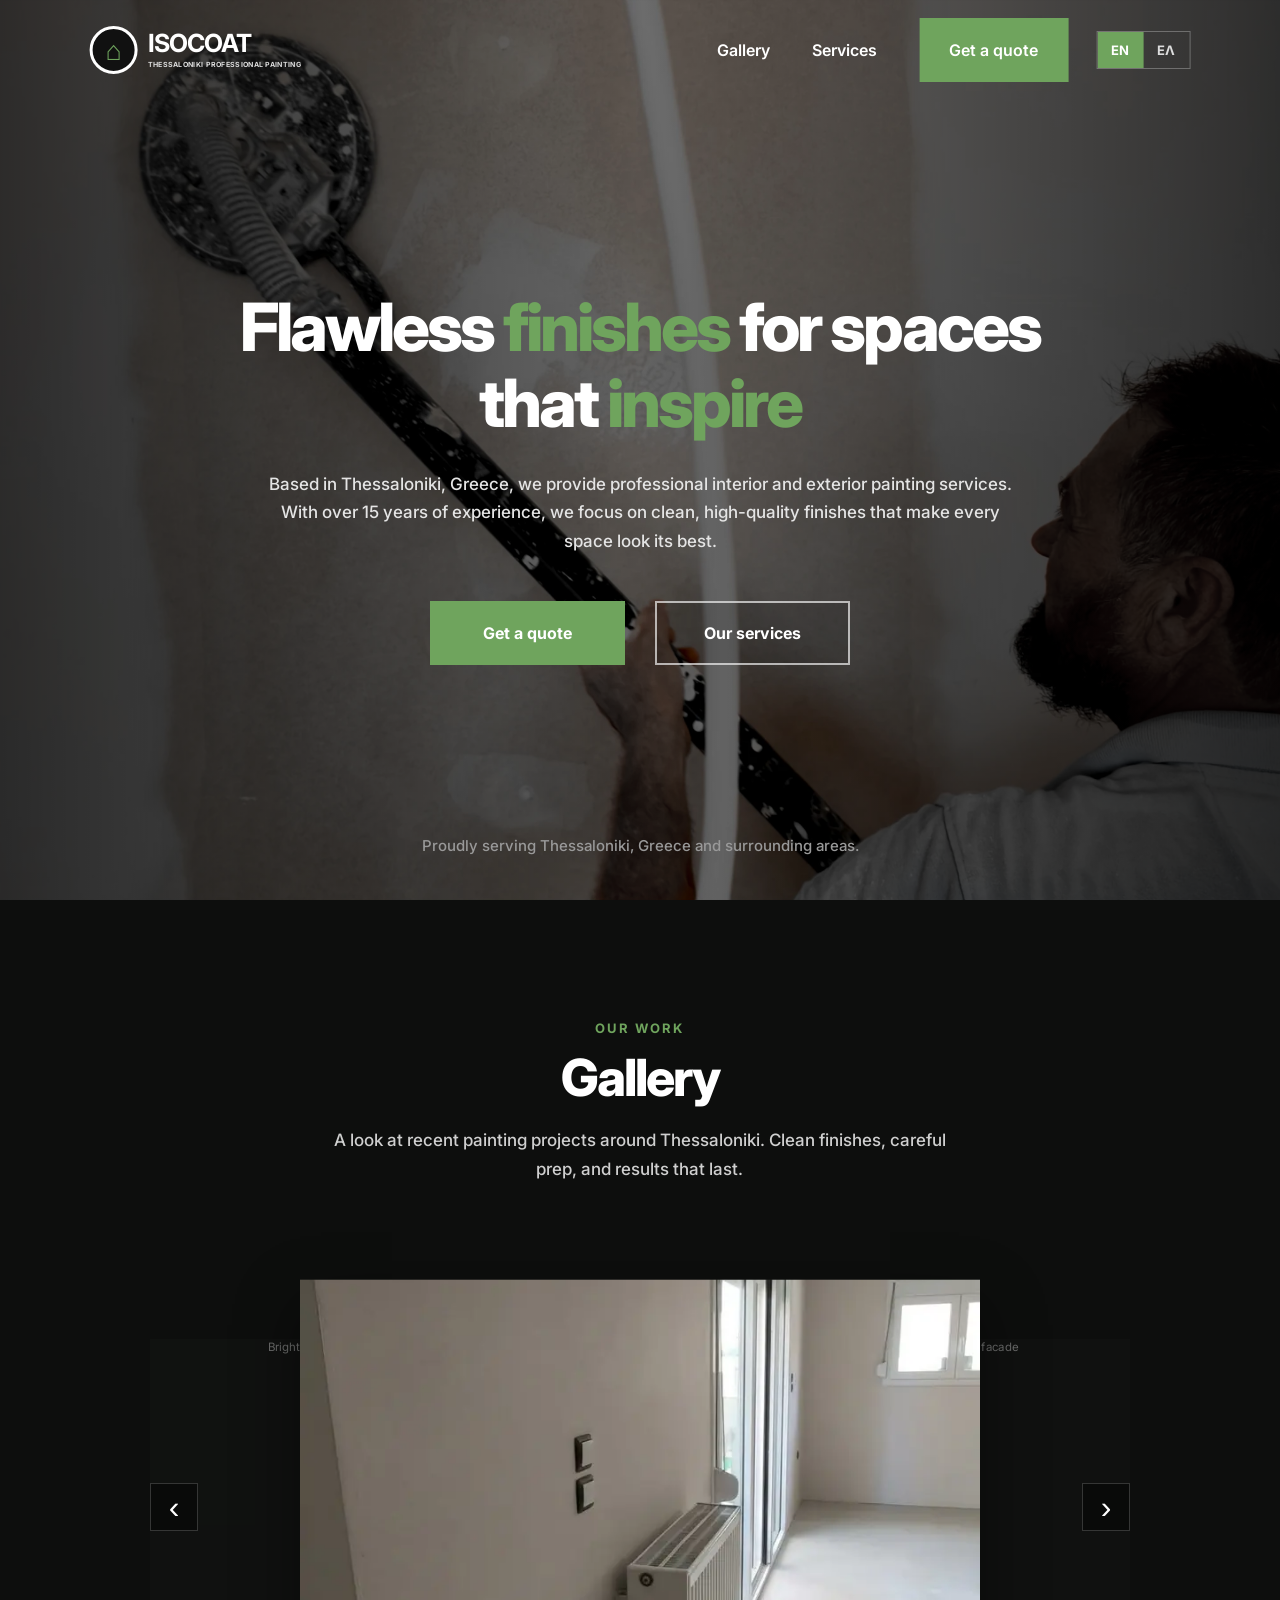
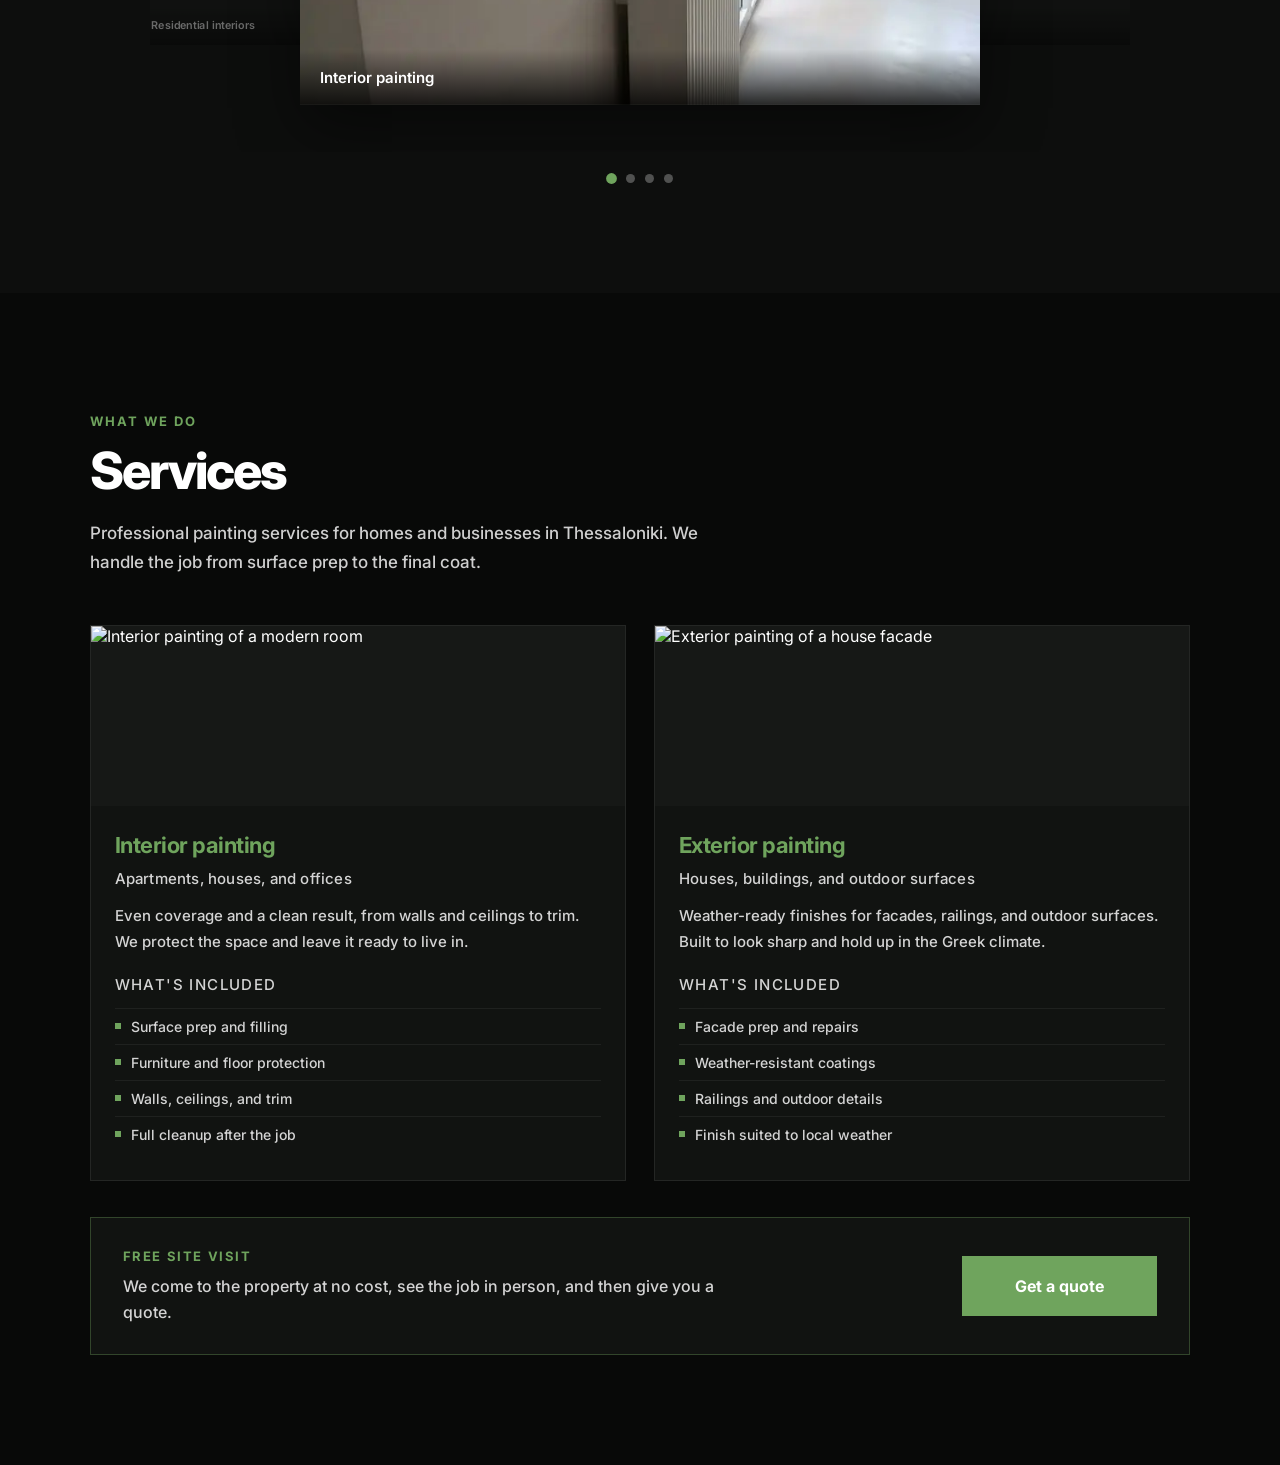
==== commit 51c1a481: "small stuff" ====
--- a/index.html
+++ b/index.html
@@ -85,8 +85,8 @@
                 <button type="button" class="gallery-arrow gallery-prev" data-gallery-prev data-i18n-aria="galleryPrev" aria-label="Previous photo">‹</button>
 
                 <div class="gallery-stage">
-                    <a href="https://images.unsplash.com/photo-1562259949-e8e7689d7828?auto=format&fit=crop&w=1800&q=80" class="gallery-slide is-active" data-fancybox="works" data-caption="Interior painting" data-i18n-caption="galleryCap1">
-                        <img src="https://images.unsplash.com/photo-1562259949-e8e7689d7828?auto=format&fit=crop&w=1200&q=80" alt="Freshly painted living room with even white walls" data-i18n-alt="galleryAlt1">
+                    <a href="./interior.webp" class="gallery-slide is-active" data-fancybox="works" data-caption="Interior painting" data-i18n-caption="galleryCap1">
+                        <img src="./interior.webp" alt="Freshly painted living room with even white walls" data-i18n-alt="galleryAlt1">
                         <span class="gallery-caption" data-i18n="galleryCap1">Interior painting</span>
                     </a>
                     <a href="https://images.unsplash.com/photo-1600585154340-be6161a56a0c?auto=format&fit=crop&w=1800&q=80" class="gallery-slide" data-fancybox="works" data-caption="Exterior painting" data-i18n-caption="galleryCap2">
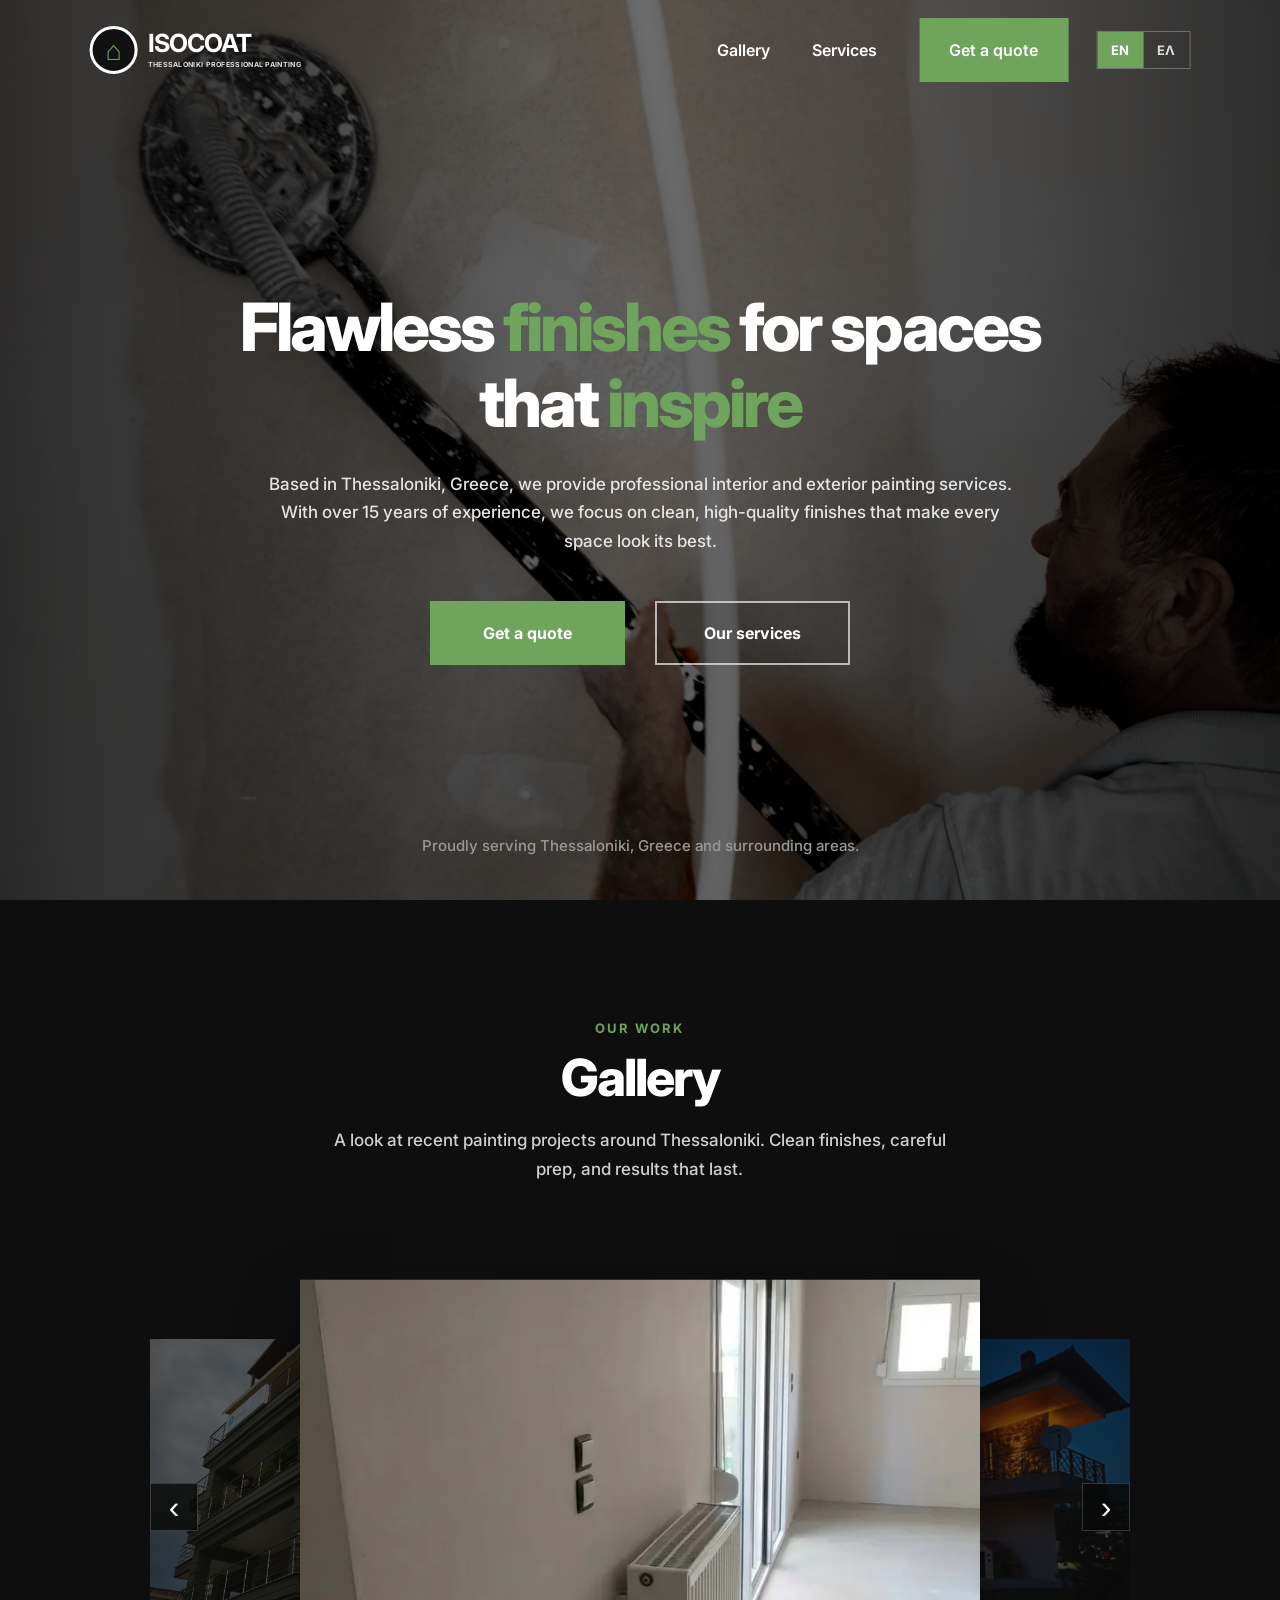
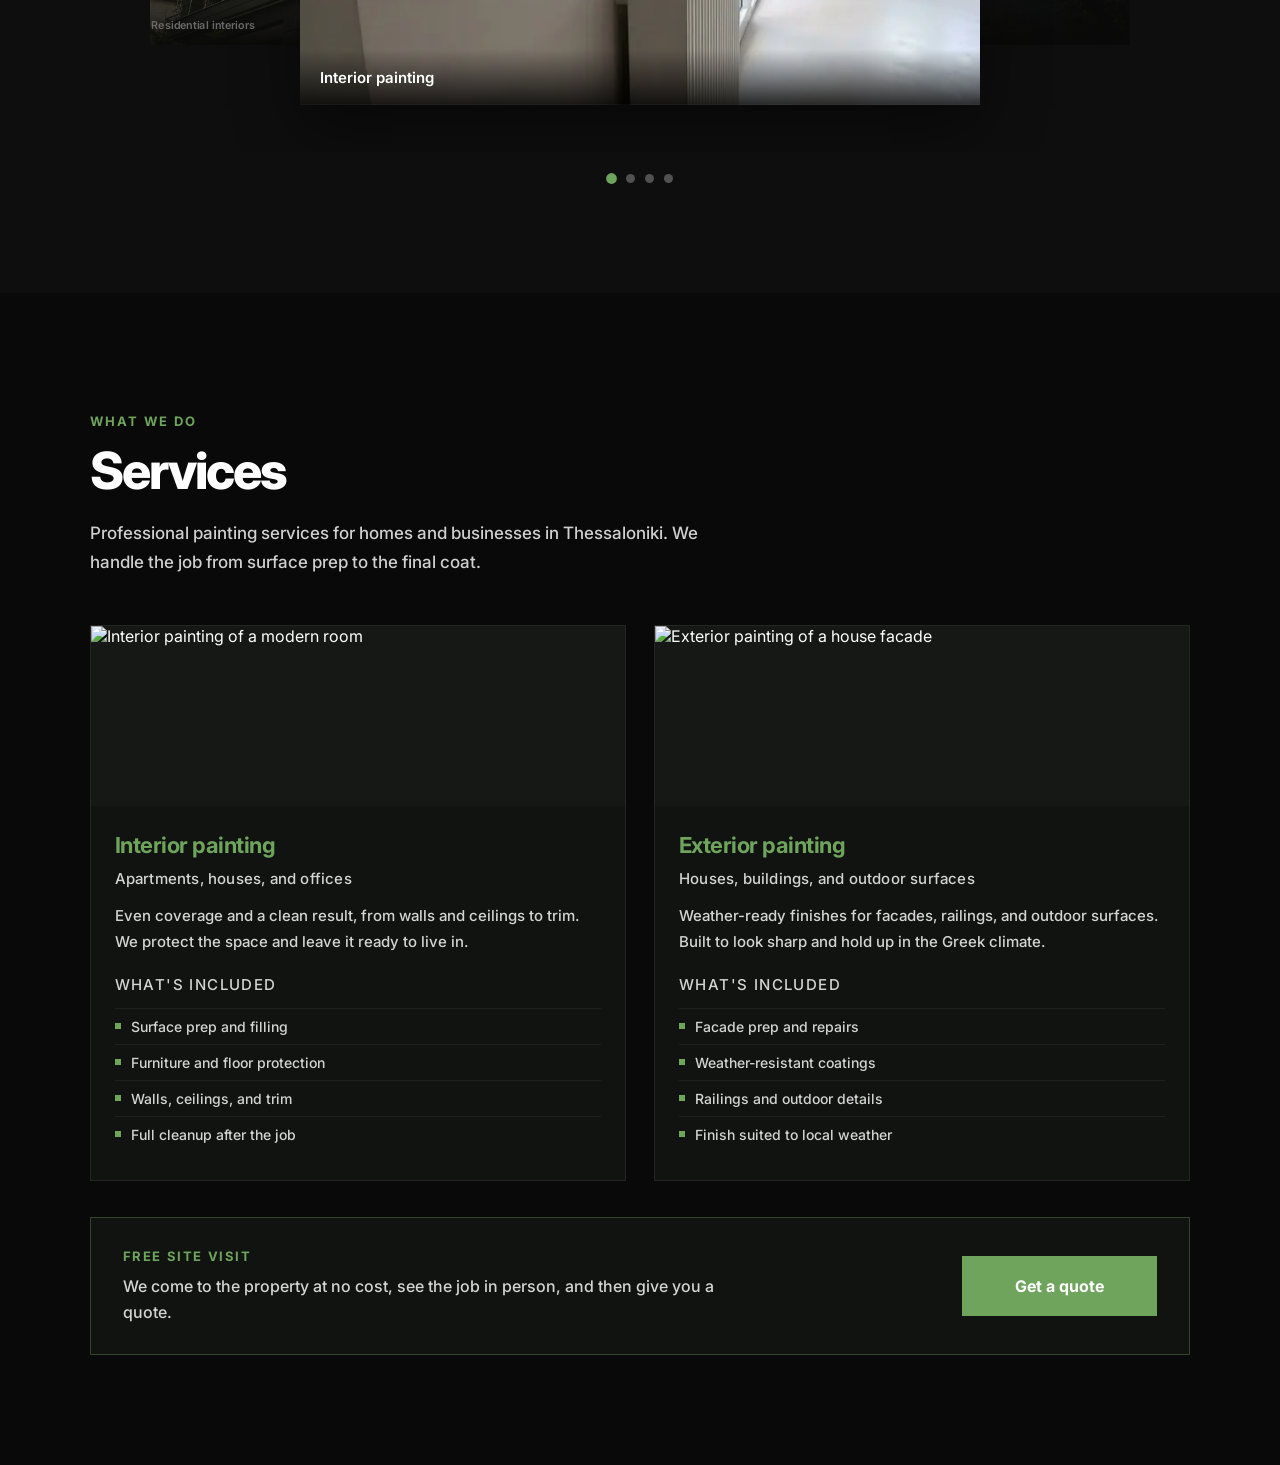
==== commit 7ece3238: "Added projects" ====
--- a/index.html
+++ b/index.html
@@ -87,19 +87,19 @@
                 <div class="gallery-stage">
                     <a href="./interior.webp" class="gallery-slide is-active" data-fancybox="works" data-caption="Interior painting" data-i18n-caption="galleryCap1">
                         <img src="./interior.webp" alt="Freshly painted living room with even white walls" data-i18n-alt="galleryAlt1">
-                        <span class="gallery-caption" data-i18n="galleryCap1">Interior painting</span>
+                        <span class="gallery-caption" data-i18n="galleryCap1">Interior Wall Finish</span>
                     </a>
-                    <a href="https://images.unsplash.com/photo-1600585154340-be6161a56a0c?auto=format&fit=crop&w=1800&q=80" class="gallery-slide" data-fancybox="works" data-caption="Exterior painting" data-i18n-caption="galleryCap2">
-                        <img src="https://images.unsplash.com/photo-1600585154340-be6161a56a0c?auto=format&fit=crop&w=1200&q=80" alt="House exterior with a clean painted facade" data-i18n-alt="galleryAlt2">
-                        <span class="gallery-caption" data-i18n="galleryCap2">Exterior painting</span>
+                    <a href="./Exterior_Painting.webp" class="gallery-slide" data-fancybox="works" data-caption="Exterior painting" data-i18n-caption="galleryCap2">
+                        <img src="./Exterior_Painting.webp" alt="House exterior with a clean painted facade" data-i18n-alt="galleryAlt2">
+                        <span class="gallery-caption" data-i18n="galleryCap2">Exterior Painting</span>
                     </a>
-                    <a href="https://images.unsplash.com/photo-1615874959474-d609969a20ed?auto=format&fit=crop&w=1800&q=80" class="gallery-slide" data-fancybox="works" data-caption="Wall finishing" data-i18n-caption="galleryCap4">
-                        <img src="https://images.unsplash.com/photo-1615874959474-d609969a20ed?auto=format&fit=crop&w=1200&q=80" alt="Modern interior with smooth painted walls" data-i18n-alt="galleryAlt4">
-                        <span class="gallery-caption" data-i18n="galleryCap4">Wall finishing</span>
+                    <a href="./Exterior_Painting_2.webp" class="gallery-slide" data-fancybox="works" data-caption="Exterior painting" data-i18n-caption="galleryCap4">
+                        <img src="./Exterior_Painting_2.webp" alt="Modern interior with smooth painted walls" data-i18n-alt="galleryAlt4">
+                        <span class="gallery-caption" data-i18n="galleryCap4">Exterior Painting</span>
                     </a>
-                    <a href="https://images.unsplash.com/photo-1600607687939-ce8a6c25118c?auto=format&fit=crop&w=1800&q=80" class="gallery-slide" data-fancybox="works" data-caption="Residential interiors" data-i18n-caption="galleryCap5">
-                        <img src="https://images.unsplash.com/photo-1600607687939-ce8a6c25118c?auto=format&fit=crop&w=1200&q=80" alt="Bright kitchen with a professional paint finish" data-i18n-alt="galleryAlt5">
-                        <span class="gallery-caption" data-i18n="galleryCap5">Residential interiors</span>
+                    <a href="./Exterior_Painting_3.webp" class="gallery-slide" data-fancybox="works" data-caption="Exterior painting" data-i18n-caption="galleryCap5">
+                        <img src="./Exterior_Painting_3.webp" alt="Bright kitchen with a professional paint finish" data-i18n-alt="galleryAlt5">
+                        <span class="gallery-caption" data-i18n="galleryCap5">Exterior Painting</span>
                     </a>
                 </div>
 
@@ -172,7 +172,7 @@
             <h2 id="quoteTitle" data-i18n="navQuote">Get a quote</h2>
             <p data-i18n="quoteText">Leave your name and phone number. We will call you to plan a free site visit and quote.</p>
 
-            <form class="quote-form" id="quoteForm">
+            <form class="quote-form" id="quoteForm" data-form-endpoint="https://formspree.io/f/mqpkrdqq">
                 <label>
                     <span data-i18n="quoteName">Name</span>
                     <input type="text" name="name" autocomplete="name" required>
@@ -183,6 +183,8 @@
                 </label>
                 <button type="submit" class="button primary" data-i18n="quoteSend">Send</button>
             </form>
+
+            <p class="quote-error" id="quoteError" hidden role="alert"></p>
 
             <p class="quote-success" id="quoteSuccess" hidden data-i18n="quoteSuccess">
                 Thank you. We have your details and will call you soon to plan.
--- a/style.css
+++ b/style.css
@@ -706,6 +706,18 @@
     line-height: 1.6;
 }
 
+.quote-error {
+    margin-top: 18px;
+    color: #f28b82;
+    font-size: 14px;
+    line-height: 1.5;
+}
+
+.quote-form button:disabled {
+    cursor: wait;
+    opacity: .65;
+}
+
 body.quote-open {
     overflow: hidden;
 }
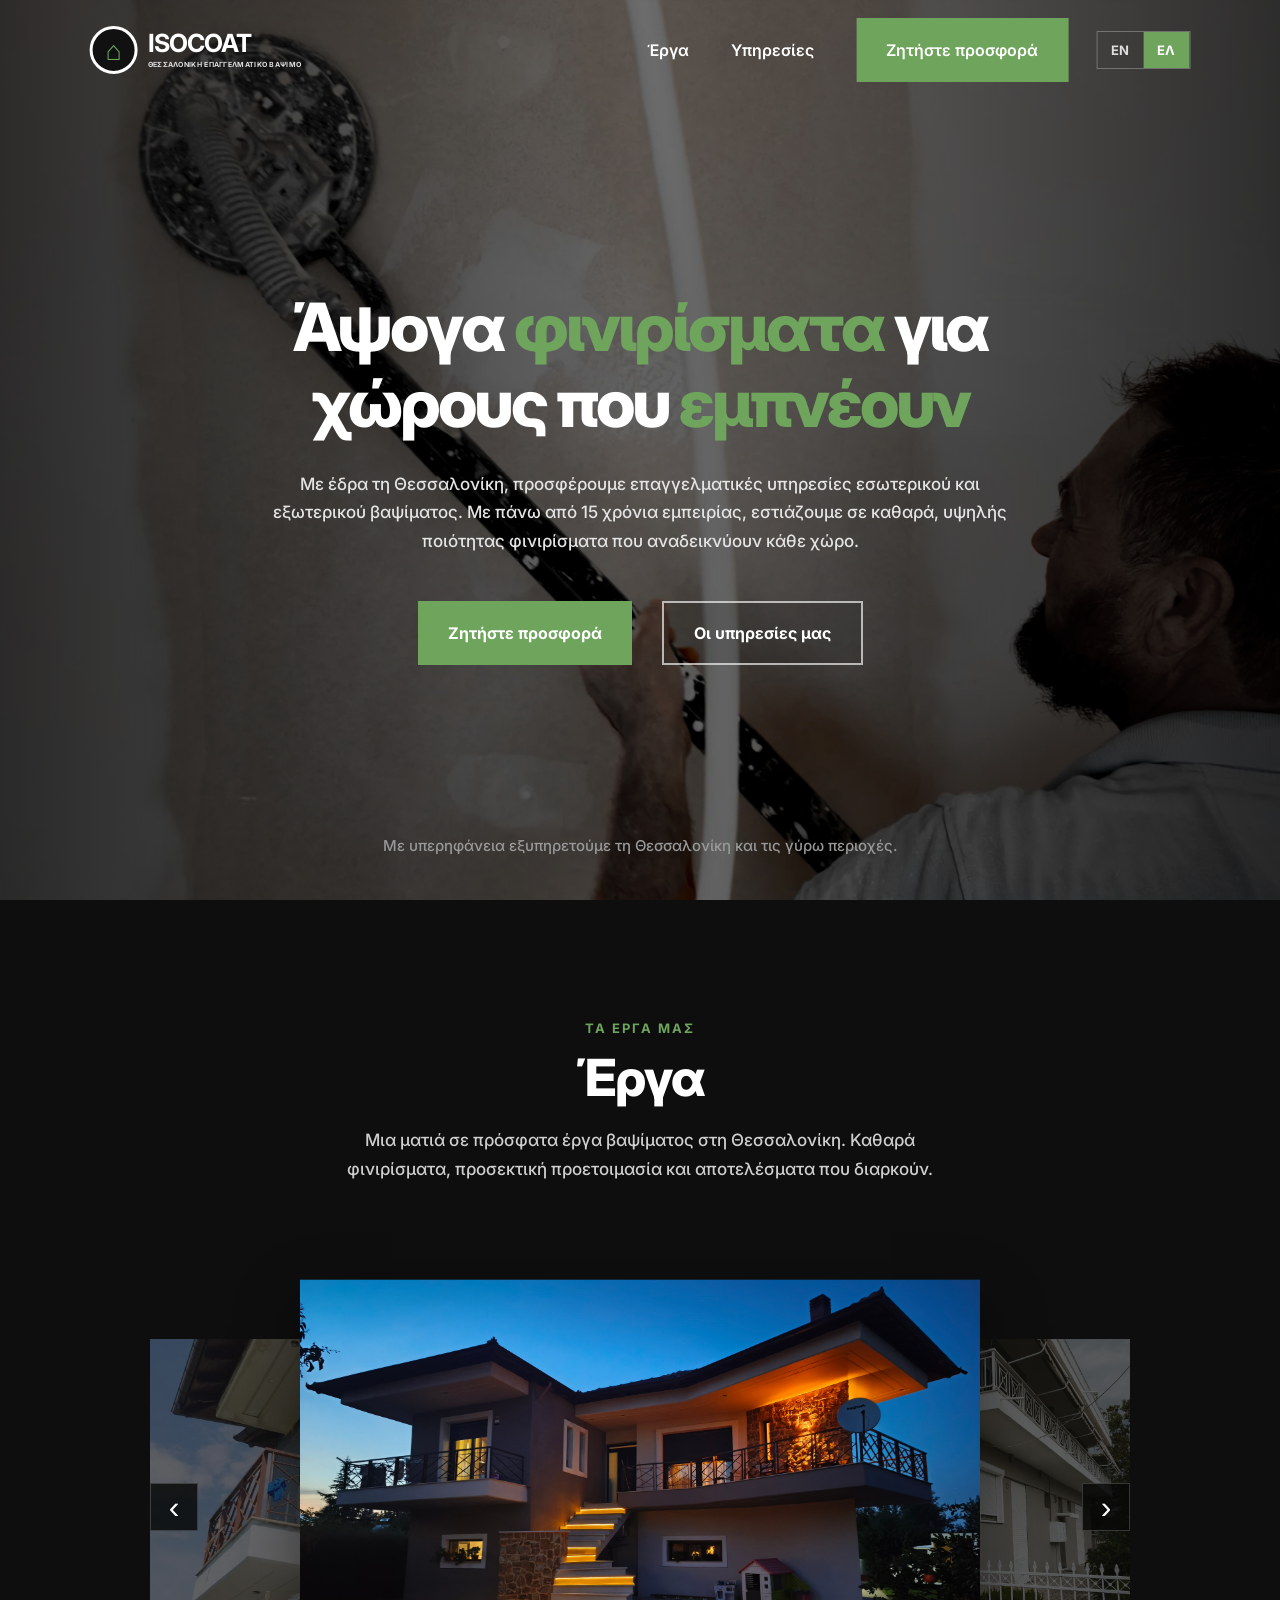
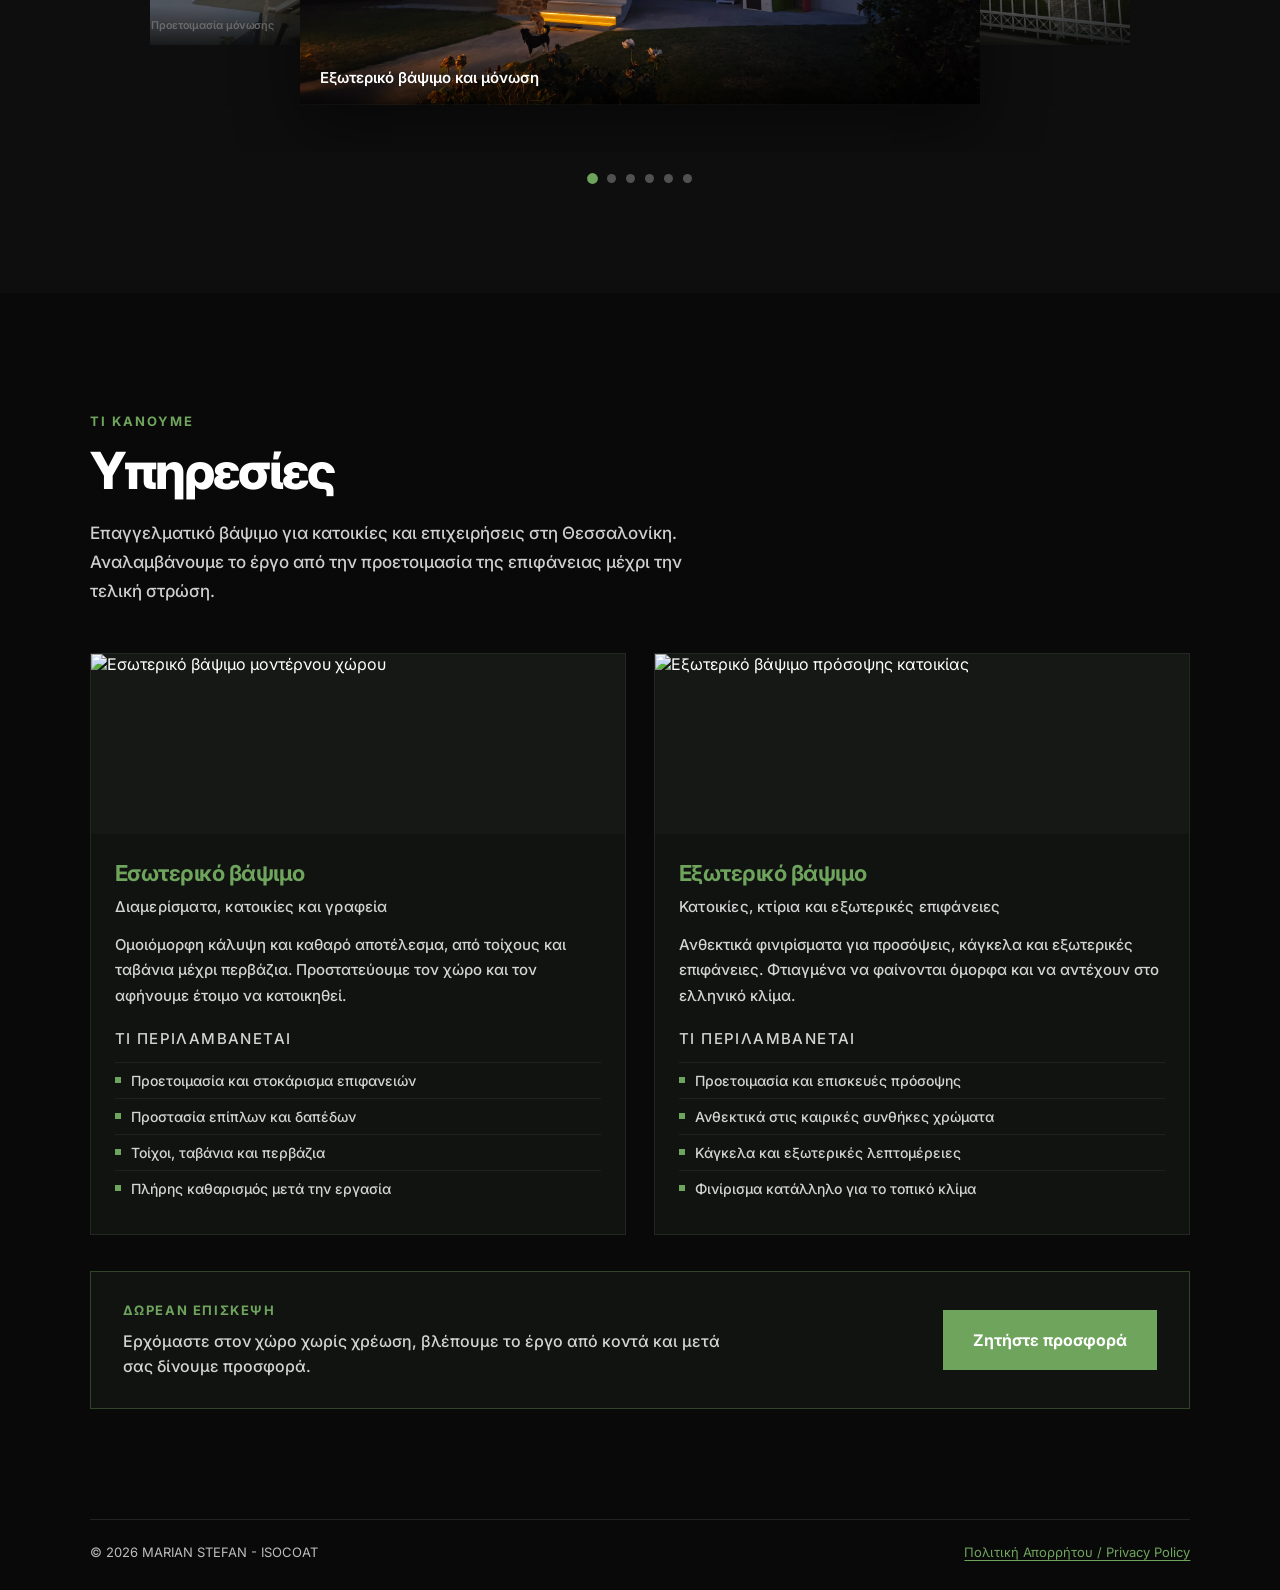
==== commit a86478ce: "Update ISOCOAT website Co-authored-by: Copilot <223556219+Copilot@users.noreply.github.com>" ====
--- a/index.html
+++ b/index.html
@@ -1,5 +1,5 @@
 <!DOCTYPE html>
-<html lang="en" id="top">
+<html lang="el" id="top">
 <head>
     <meta charset="UTF-8">
     <meta name="viewport" content="width=device-width, initial-scale=1.0">
@@ -34,8 +34,8 @@
             </nav>
 
             <div class="lang-switch" role="group" aria-label="Language">
-                <button type="button" class="lang-button is-active" data-lang="en" aria-pressed="true">EN</button>
-                <button type="button" class="lang-button" data-lang="el" aria-pressed="false">ΕΛ</button>
+                <button type="button" class="lang-button" data-lang="en" aria-pressed="false">EN</button>
+                <button type="button" class="lang-button is-active" data-lang="el" aria-pressed="true">ΕΛ</button>
             </div>
         </div>
 
@@ -85,21 +85,29 @@
                 <button type="button" class="gallery-arrow gallery-prev" data-gallery-prev data-i18n-aria="galleryPrev" aria-label="Previous photo">‹</button>
 
                 <div class="gallery-stage">
-                    <a href="./interior.webp" class="gallery-slide is-active" data-fancybox="works" data-caption="Interior painting" data-i18n-caption="galleryCap1">
-                        <img src="./interior.webp" alt="Freshly painted living room with even white walls" data-i18n-alt="galleryAlt1">
-                        <span class="gallery-caption" data-i18n="galleryCap1">Interior Wall Finish</span>
-                    </a>
-                    <a href="./Exterior_Painting.webp" class="gallery-slide" data-fancybox="works" data-caption="Exterior painting" data-i18n-caption="galleryCap2">
-                        <img src="./Exterior_Painting.webp" alt="House exterior with a clean painted facade" data-i18n-alt="galleryAlt2">
-                        <span class="gallery-caption" data-i18n="galleryCap2">Exterior Painting</span>
-                    </a>
-                    <a href="./Exterior_Painting_2.webp" class="gallery-slide" data-fancybox="works" data-caption="Exterior painting" data-i18n-caption="galleryCap4">
-                        <img src="./Exterior_Painting_2.webp" alt="Modern interior with smooth painted walls" data-i18n-alt="galleryAlt4">
-                        <span class="gallery-caption" data-i18n="galleryCap4">Exterior Painting</span>
-                    </a>
-                    <a href="./Exterior_Painting_3.webp" class="gallery-slide" data-fancybox="works" data-caption="Exterior painting" data-i18n-caption="galleryCap5">
-                        <img src="./Exterior_Painting_3.webp" alt="Bright kitchen with a professional paint finish" data-i18n-alt="galleryAlt5">
-                        <span class="gallery-caption" data-i18n="galleryCap5">Exterior Painting</span>
+                    <a href="./Exterior_Painting.webp" class="gallery-slide is-active" data-fancybox="works" data-caption="Εξωτερικό βάψιμο και μόνωση" data-i18n-caption="galleryCap1">
+                        <img src="./Exterior_Painting.webp" alt="Εξωτερικό βάψιμο και μόνωση ενός σπιτιού" data-i18n-alt="galleryAlt1">
+                        <span class="gallery-caption" data-i18n="galleryCap1">Εξωτερικό βάψιμο και μόνωση</span>
+                    </a>
+                    <a href="./Exterior_Painting_2.webp" class="gallery-slide" data-fancybox="works" data-caption="Εξωτερικό βάψιμο" data-i18n-caption="galleryCap2">
+                        <img src="./Exterior_Painting_2.webp" alt="Εξωτερική όψη σπιτιού με καθαρό βάψιμο" data-i18n-alt="galleryAlt2">
+                        <span class="gallery-caption" data-i18n="galleryCap2">Εξωτερικό βάψιμο</span>
+                    </a>
+                    <a href="./Exterior_Painting_3.webp" class="gallery-slide" data-fancybox="works" data-caption="Εξωτερικό βάψιμο" data-i18n-caption="galleryCap3">
+                        <img src="./Exterior_Painting_3.webp" alt="Μοντέρνος εσωτερικός χώρος με λείους τοίχους" data-i18n-alt="galleryAlt4">
+                        <span class="gallery-caption" data-i18n="galleryCap3">Εξωτερικό βάψιμο</span>
+                    </a>
+                    <a href="./interior.webp" class="gallery-slide" data-fancybox="works" data-caption="Φινίρισμα εσωτερικού χώρου" data-i18n-caption="galleryCap4">
+                        <img src="./interior.webp" alt="Φωτεινή κουζίνα με επαγγελματικό βάψιμο" data-i18n-alt="galleryAlt5">
+                        <span class="gallery-caption" data-i18n="galleryCap4">Φινίρισμα εσωτερικού χώρου</span>
+                    </a>
+                    <a href="./plasterprep.webp" class="gallery-slide" data-fancybox="works" data-caption="Προετοιμασία γυψοσανίδων" data-i18n-caption="galleryCap5">
+                        <img src="./plasterprep.webp" alt="Φωτεινή κουζίνα με επαγγελματικό βάψιμο" data-i18n-alt="galleryAlt5">
+                        <span class="gallery-caption" data-i18n="galleryCap5">Προετοιμασία γυψοσανίδων</span>
+                    </a>
+                    <a href="./insulationprep.webp" class="gallery-slide" data-fancybox="works" data-caption="Προετοιμασία μόνωσης" data-i18n-caption="galleryCap6">
+                        <img src="./insulationprep.webp" alt="Φωτεινή κουζίνα με επαγγελματικό βάψιμο" data-i18n-alt="galleryAlt5">
+                        <span class="gallery-caption" data-i18n="galleryCap6">Προετοιμασία μόνωσης</span>
                     </a>
                 </div>
 
@@ -172,7 +180,7 @@
             <h2 id="quoteTitle" data-i18n="navQuote">Get a quote</h2>
             <p data-i18n="quoteText">Leave your name and phone number. We will call you to plan a free site visit and quote.</p>
 
-            <form class="quote-form" id="quoteForm" data-form-endpoint="https://formspree.io/f/mqpkrdqq">
+            <form class="quote-form" id="quoteForm">
                 <label>
                     <span data-i18n="quoteName">Name</span>
                     <input type="text" name="name" autocomplete="name" required>
@@ -181,17 +189,27 @@
                     <span data-i18n="quotePhone">Phone</span>
                     <input type="tel" name="phone" autocomplete="tel" inputmode="tel" required>
                 </label>
+                <label class="privacy-consent">
+                    <input type="checkbox" name="privacyConsent" required>
+                    <span data-i18n-html="privacyConsent">
+                        I agree to the processing of my details in order to respond to my message, in accordance with the
+                        <a href="privacypolicy.html" target="_blank" rel="noopener">Privacy Policy</a>.
+                    </span>
+                </label>
                 <button type="submit" class="button primary" data-i18n="quoteSend">Send</button>
             </form>
 
-            <p class="quote-error" id="quoteError" hidden role="alert"></p>
-
             <p class="quote-success" id="quoteSuccess" hidden data-i18n="quoteSuccess">
                 Thank you. We have your details and will call you soon to plan.
             </p>
         </div>
     </div>
 
+    <footer class="site-footer">
+        <p>&copy; 2026 MARIAN STEFAN - ISOCOAT</p>
+        <a href="privacypolicy.html" data-i18n="footerPrivacy">Privacy Policy / Πολιτική Απορρήτου</a>
+    </footer>
+
     <script src="https://cdn.jsdelivr.net/npm/@fancyapps/ui@5.0/dist/fancybox/fancybox.umd.js"></script>
     <script src="script.js"></script>
 
--- a/style.css
+++ b/style.css
@@ -693,9 +693,49 @@
     outline-offset: 1px;
 }
 
+.quote-form .privacy-consent {
+    flex-direction: row;
+    align-items: flex-start;
+    gap: 10px;
+    color: #cfcfcf;
+    font-size: 13px;
+    font-weight: 400;
+    line-height: 1.55;
+}
+
+.quote-form .privacy-consent input {
+    width: 18px;
+    height: 18px;
+    margin-top: 2px;
+    flex: 0 0 18px;
+    accent-color: var(--green);
+}
+
+.privacy-consent a,
+.site-footer a {
+    color: var(--green);
+    text-decoration: underline;
+    text-underline-offset: 3px;
+}
+
 .quote-form .button {
     width: 100%;
     margin-top: 8px;
+}
+
+.site-footer {
+    position: relative;
+    z-index: 5;
+    width: min(86%, 1320px);
+    margin: 0 auto;
+    padding: 24px 0 30px;
+    border-top: 1px solid rgba(255, 255, 255, .10);
+    display: flex;
+    align-items: center;
+    justify-content: space-between;
+    gap: 20px;
+    color: #bdbdbd;
+    font-size: 13px;
 }
 
 .quote-success {
@@ -706,20 +746,66 @@
     line-height: 1.6;
 }
 
-.quote-error {
-    margin-top: 18px;
-    color: #f28b82;
-    font-size: 14px;
-    line-height: 1.5;
-}
-
-.quote-form button:disabled {
-    cursor: wait;
-    opacity: .65;
-}
-
 body.quote-open {
     overflow: hidden;
+}
+
+.policy-page {
+    width: min(86%, 900px);
+    margin: 0 auto;
+    padding: 48px 0 80px;
+}
+
+.policy-top {
+    display: flex;
+    align-items: center;
+    justify-content: space-between;
+    margin-bottom: 32px;
+}
+
+.policy-back {
+    color: var(--green);
+    font-weight: 700;
+}
+
+.policy-language {
+    display: flex;
+    gap: 0;
+}
+
+.policy-section {
+    margin-bottom: 64px;
+    color: #dddddd;
+    line-height: 1.75;
+}
+
+.policy-section h1 {
+    margin-bottom: 12px;
+    color: #fff;
+    font-size: clamp(34px, 6vw, 52px);
+    letter-spacing: -1.5px;
+}
+
+.policy-section h2 {
+    margin: 34px 0 10px;
+    color: #fff;
+    font-size: 24px;
+}
+
+.policy-section p + p {
+    margin-top: 14px;
+}
+
+.policy-section ul {
+    margin: 12px 0 18px 22px;
+}
+
+.policy-section li {
+    margin: 7px 0;
+}
+
+.policy-section a {
+    color: var(--green);
 }
 
 
@@ -872,6 +958,21 @@
     .quote-dialog {
         padding: 28px 22px 24px;
     }
+
+    .site-footer {
+        width: 90%;
+        flex-direction: column;
+        align-items: flex-start;
+    }
+
+    .policy-page {
+        width: 90%;
+        padding-top: 28px;
+    }
+
+    .policy-section h2 {
+        font-size: 21px;
+    }
 }
 
 @media (max-width: 400px) {
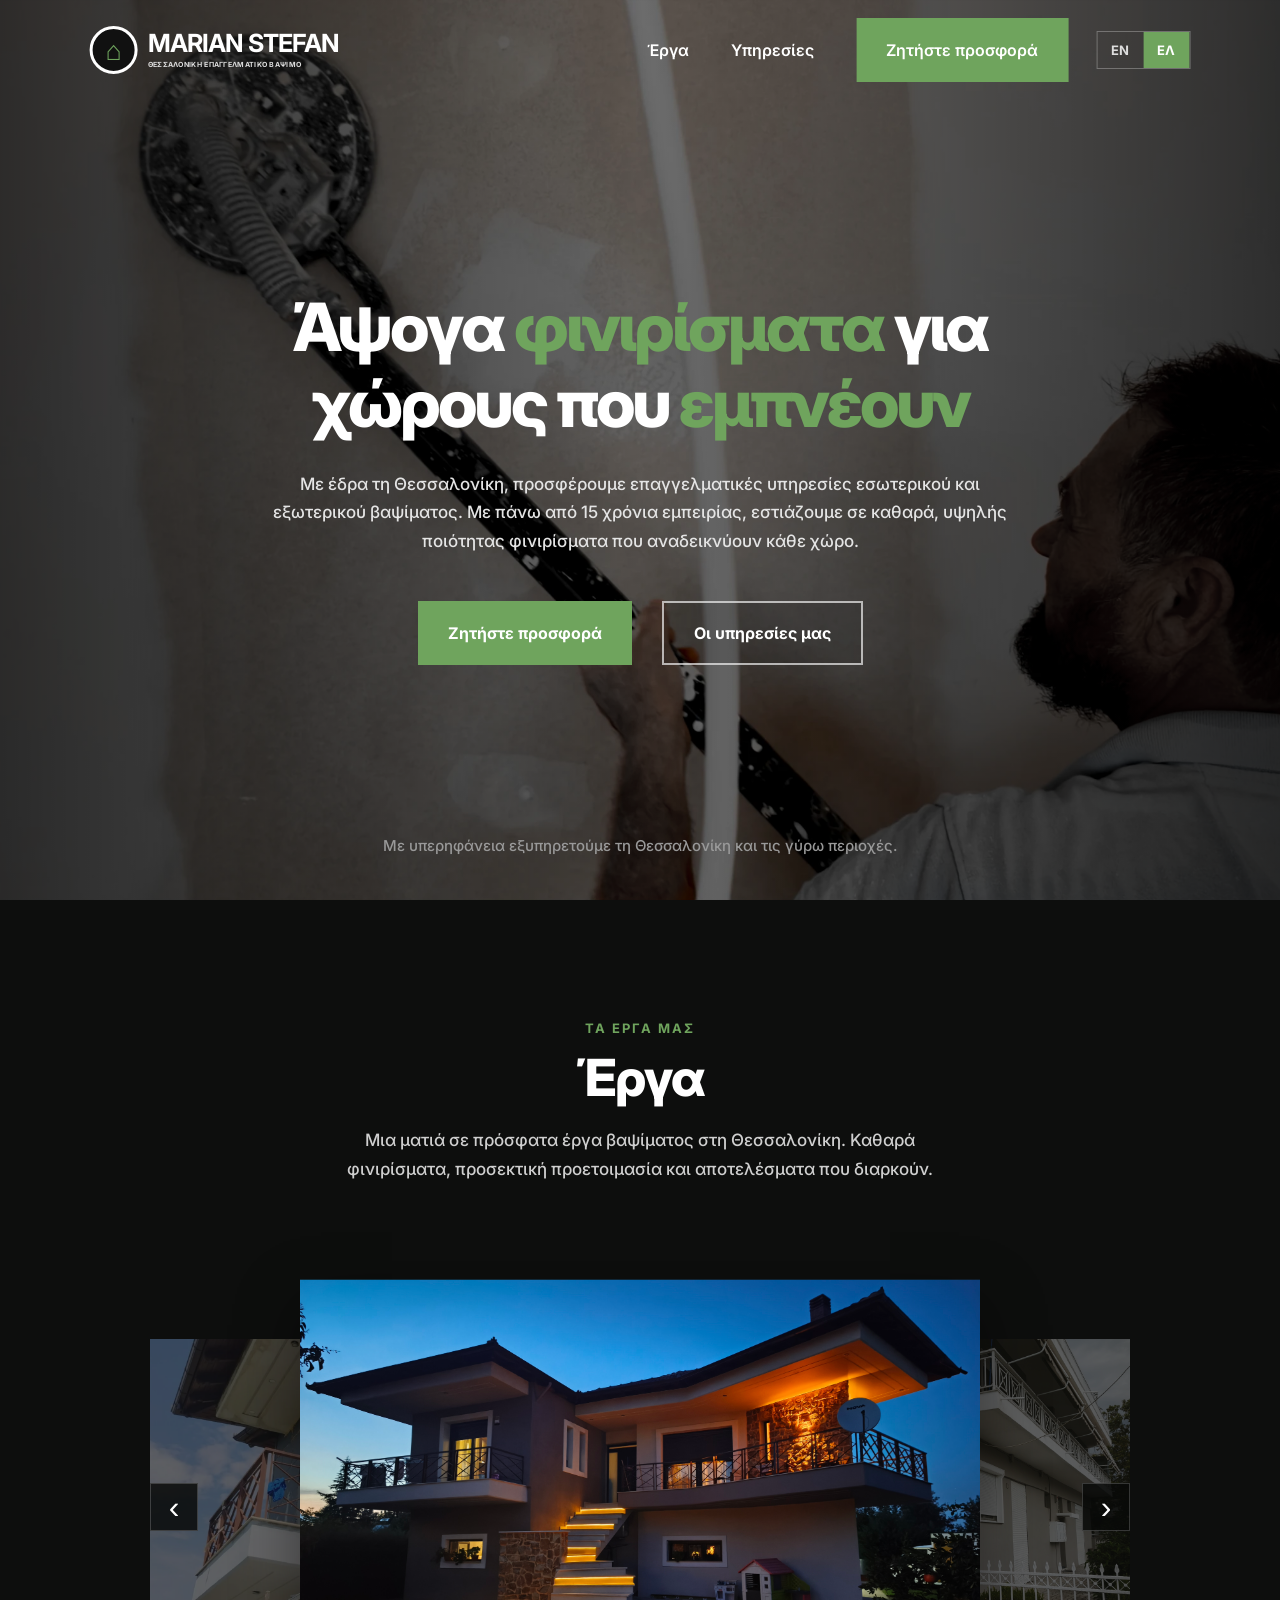
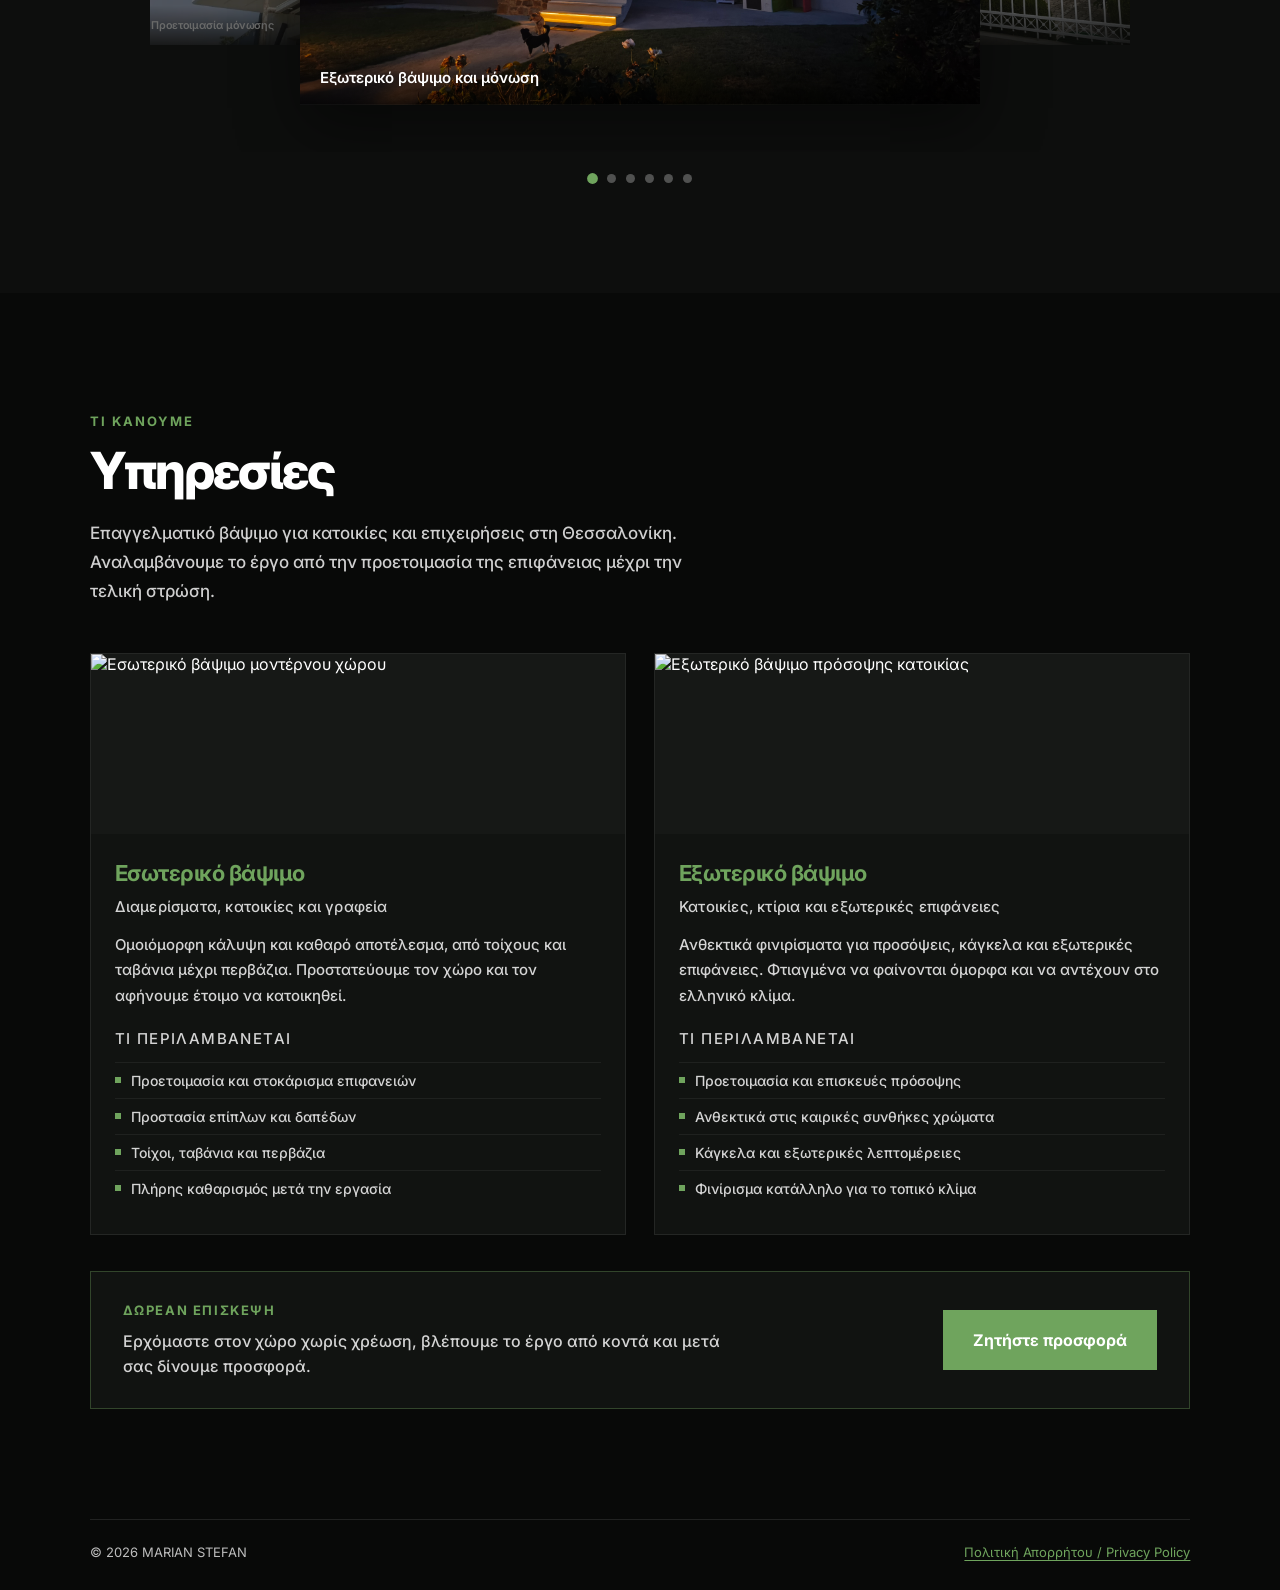
==== commit 5fc1876b: "Rename ISOCOAT brand to Marian Stefan Co-authored-by: Copilot <223556219+Copilot@users.noreply.githu" ====
--- a/index.html
+++ b/index.html
@@ -21,7 +21,7 @@
             <div class="logo-icon">⌂</div>
 
             <div class="logo-text">
-                <strong>ISOCOAT</strong>
+                <strong>MARIAN STEFAN</strong>
                 <span data-i18n="logoTagline">THESSALONIKI PROFESSIONAL PAINTING</span>
             </div>
         </a>
@@ -206,7 +206,7 @@
     </div>
 
     <footer class="site-footer">
-        <p>&copy; 2026 MARIAN STEFAN - ISOCOAT</p>
+        <p>&copy; 2026 MARIAN STEFAN</p>
         <a href="privacypolicy.html" data-i18n="footerPrivacy">Privacy Policy / Πολιτική Απορρήτου</a>
     </footer>
 
